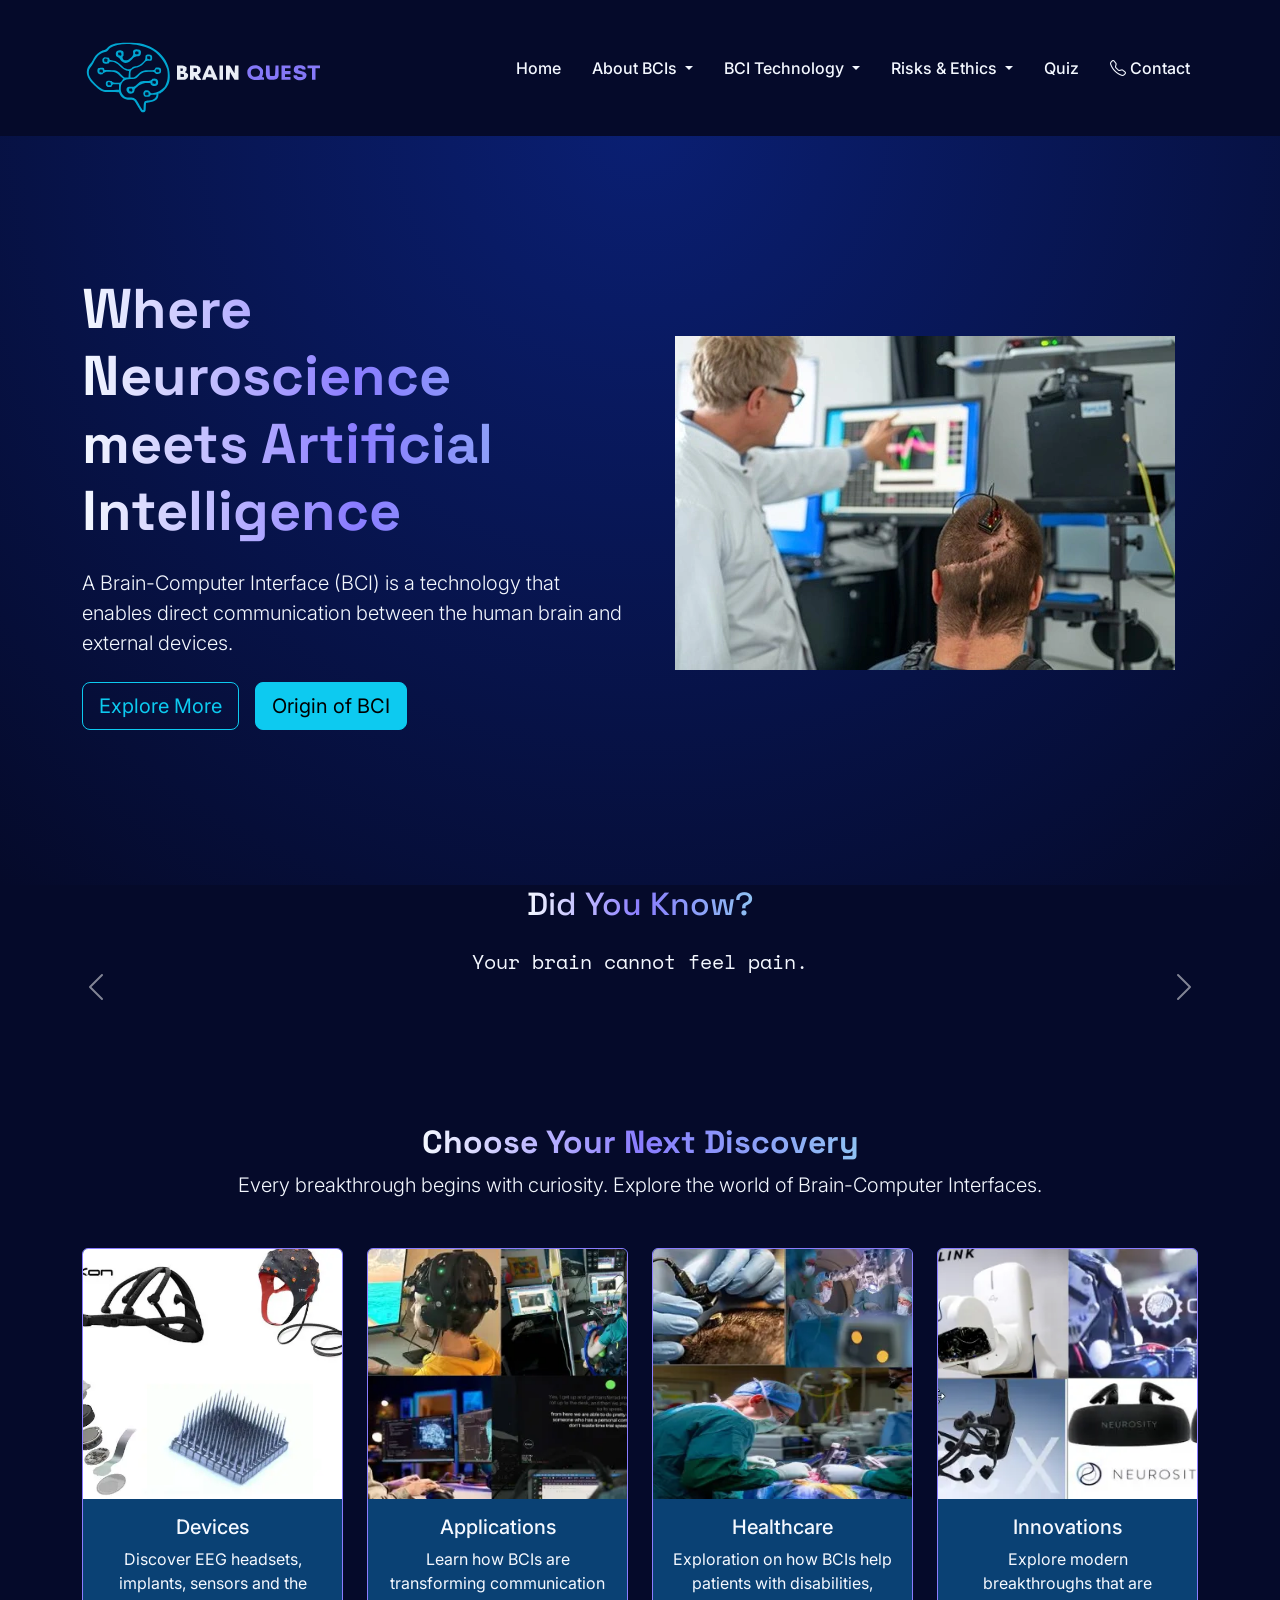
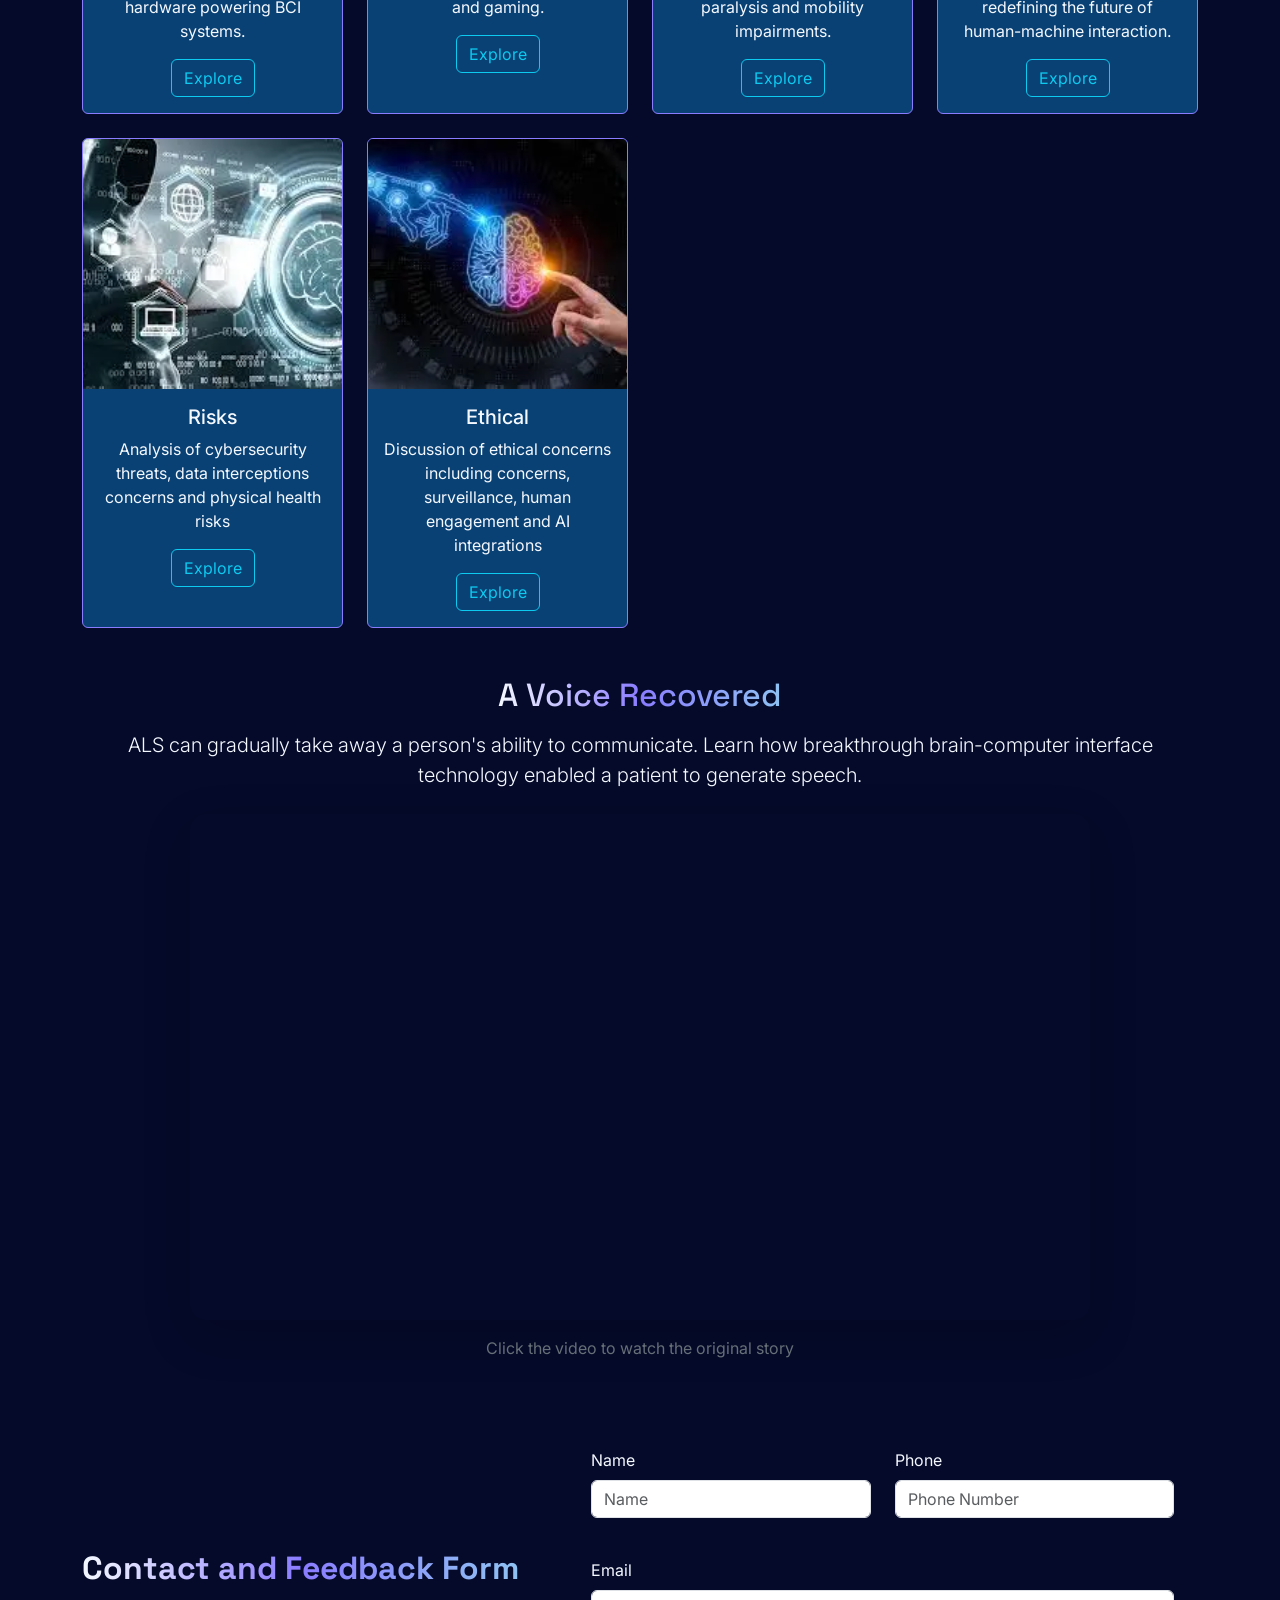
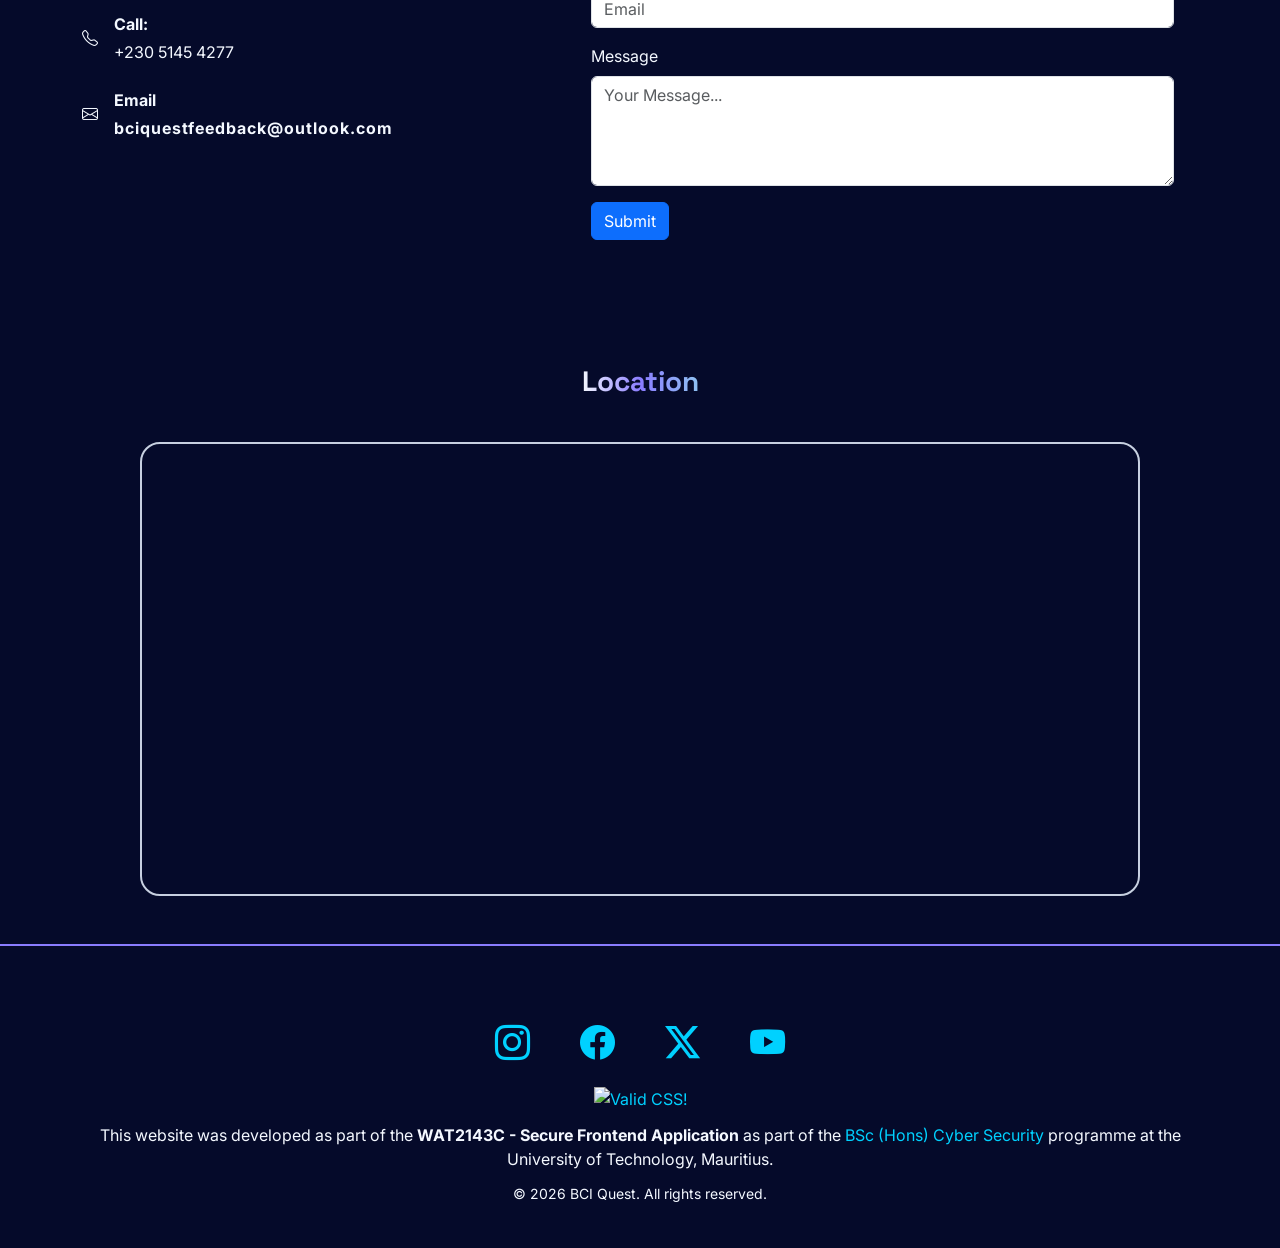
==== index.html @ 5c53a534 "Add validator img" ====
<!doctype html>
<html lang="en">
  <head>
    <meta charset="UTF-8" />
    <meta name="viewport" content="width=device-width, initial-scale=1.0" />
    <meta
      name="description"
      content="BCI Quest explores Brain-Computer Interfaces, innovations, applications, ethics and cybersecurity challenges."
    />

    <meta
      name="keywords"
      content="BCI, Brain Computer Interface, EEG, neuroscience, neural technology"
    />
    <meta name="author" content="Yeev" />

    <title>BCI Quest</title>

    <!-- Bootstrap CSS -->
    <link
      href="https://cdn.jsdelivr.net/npm/bootstrap@5.3.3/dist/css/bootstrap.min.css"
      rel="stylesheet"
    />

    <!-- Css Style -->
    <link rel="stylesheet" href="css/style.css" />

    <!-- Favicon -->
    <link rel="icon" href="/assets/image/favicon.ico" />

    <!-- Font -->
    <link rel="preconnect" href="https://fonts.googleapis.com" />
    <link rel="preconnect" href="https://fonts.gstatic.com" crossorigin />
    <link
      href="https://fonts.googleapis.com/css2?family=Inter:wght@400;500;700&display=swap"
      rel="stylesheet"
    />

    <link rel="preconnect" href="https://fonts.googleapis.com" />
    <link rel="preconnect" href="https://fonts.gstatic.com" crossorigin />
    <link
      href="https://fonts.googleapis.com/css2?family=Inter:ital,opsz,wght@0,14..32,100..900;1,14..32,100..900&family=Space+Mono:ital,wght@0,400;0,700;1,400;1,700&display=swap"
      rel="stylesheet"
    />

    <link
      href="https://fonts.googleapis.com/css2?family=Inter:wght@400;500;700&family=Space+Grotesk:wght@400;500;600;700&display=swap"
      rel="stylesheet"
    />
    <!-- Bootstrap Icons -->
    <link
      rel="stylesheet"
      href="https://cdn.jsdelivr.net/npm/bootstrap-icons@1.11.3/font/bootstrap-icons.min.css"
    />
  </head>
  <body id="top" class="index">
    <!-- HEADER & NAVIGATION-->
    <header>
      <!-- Hero Section -->

      <!-- Nav Bar -->
      <nav
        class="navbar navbar-expand-lg navbar-dark"
        aria-label="Main Navigation"
      >
        <div class="container">
          <!-- Logo -->
          <a class="navbar-brand" href="index.html">
            <img
              src="assets/image/logo.svg"
              alt="BCI Quest Logo"
              width="250"
              height="110"
            />
          </a>

          <!-- Mobile Menu Button -->
          <button
            class="navbar-toggler"
            type="button"
            data-bs-toggle="collapse"
            data-bs-target="#mainNavbar"
            aria-controls="mainNavbar"
            aria-expanded="false"
            aria-label="Toggle navigation"
          >
            <span class="navbar-toggler-icon"></span>
          </button>

          <!-- Navigation Links -->
          <div class="collapse navbar-collapse" id="mainNavbar">
            <ul class="navbar-nav ms-auto">
              <!-- HOME -->
              <li class="nav-item">
                <a class="nav-link" href="index.html">Home</a>
              </li>

              <!-- ABOUT BCIs DROPDOWN -->
              <li class="nav-item dropdown">
                <a
                  class="nav-link dropdown-toggle"
                  href="#"
                  role="button"
                  data-bs-toggle="dropdown"
                  aria-expanded="false"
                  aria-label="About BCIs submenu"
                >
                  About BCIs
                </a>
                <ul class="dropdown-menu">
                  <li>
                    <a class="dropdown-item" href="intro.html">Introduction</a>
                  </li>
                  <li>
                    <a class="dropdown-item" href="history.html">History</a>
                  </li>
                </ul>
              </li>

              <!-- BCI TECHNOLOGY DROPDOWN -->
              <li class="nav-item dropdown">
                <a
                  class="nav-link dropdown-toggle"
                  href="#"
                  role="button"
                  data-bs-toggle="dropdown"
                >
                  BCI Technology
                </a>
                <ul class="dropdown-menu">
                  <li>
                    <a class="dropdown-item" href="application.html"
                      >Applications</a
                    >
                  </li>
                  <li>
                    <a class="dropdown-item" href="healthcare.html"
                      >Healthcare</a
                    >
                  </li>
                  <li>
                    <a class="dropdown-item" href="devices.html">Devices</a>
                  </li>
                  <li>
                    <a class="dropdown-item" href="innovations.html"
                      >Innovations</a
                    >
                  </li>
                </ul>
              </li>

              <!-- RISKS & ETHICS DROPDOWN -->
              <li class="nav-item dropdown">
                <a
                  class="nav-link dropdown-toggle"
                  href="#"
                  role="button"
                  data-bs-toggle="dropdown"
                >
                  Risks & Ethics
                </a>
                <ul class="dropdown-menu">
                  <li><a class="dropdown-item" href="risks.html">Risks</a></li>
                  <li>
                    <a class="dropdown-item" href="ethics.html">Ethics</a>
                  </li>
                </ul>
              </li>

              <!-- QUIZ -->
              <li class="nav-item">
                <a class="nav-link" href="quiz.html">Quiz</a>
              </li>

              <!-- CONTACT -->
              <li class="nav-item">
                <a class="nav-link" href="#feedback">
                  <i class="bi bi-telephone"></i> Contact
                </a>
              </li>
            </ul>
          </div>
        </div>
      </nav>
    </header>

    <!--MAIN CONTENT -->
    <main>
      <!-- Hero Section -->

      <section id="hero" class="hero-section">
        <div class="container py-5">
          <div class="row align-items-center">
            <!-- TEXT SIDE -->
            <div class="col-md-6">
              <h1 class="display-4 fw-bold titles">
                Where Neuroscience meets Artificial Intelligence
              </h1>

              <p class="lead mt-3">
                A Brain-Computer Interface (BCI) is a technology that enables
                direct communication between the human brain and external
                devices.
              </p>

              <!-- CTA BUTTONS -->
              <div class="mt-4 d-flex gap-3">
                <a href="intro.html" class="btn btn-outline-info btn-lg">
                  Explore More
                </a>

                <a href="history.html" class="btn btn-info btn-lg">
                  Origin of BCI
                </a>
              </div>
            </div>

            <!-- IMAGE SIDE -->

            <div class="col-md-6 text-center mt-4 mt-md-0">
              <a
                href="https://neuronewsinternational.com/researchers-complete-europes-first-bci-implantation-in-quadriplegia-patient/"
              >
                <img
                  src="assets/image/European-BCI-procedure-thumbnail.webp"
                  alt="Researchers complete Europe’s first BCI implantation in quadriplegia patient"
                />
              </a>
            </div>
          </div>
        </div>
      </section>
      <!--  Fact Section DID YOU KNOW -->
      <div class="text-center mb-5">
        <h2 class="mb-4 titles">Did You Know?</h2>

        <div id="bciFacts" class="carousel slide" data-bs-ride="carousel">
          <div class="carousel-inner">
            <div class="carousel-item active">
              <p class="lead px-5">Your brain cannot feel pain.</p>
            </div>

            <div class="carousel-item">
              <p class="lead px-5">
                Each time you remember something, the memory can be modified.
              </p>
            </div>

            <div class="carousel-item">
              <p class="lead px-5">
                Your brain can generate enough electricity to power a small
                light bulb
              </p>
            </div>

            <div class="carousel-item">
              <p class="lead px-5">Our brains are getting smaller.</p>
            </div>
          </div>

          <button
            class="carousel-control-prev"
            type="button"
            data-bs-target="#bciFacts"
            data-bs-slide="prev"
          >
            <span class="carousel-control-prev-icon"></span>
          </button>

          <button
            class="carousel-control-next"
            type="button"
            data-bs-target="#bciFacts"
            data-bs-slide="next"
          >
            <span class="carousel-control-next-icon"></span>
          </button>
        </div>
      </div>

      <!-- Featured Cards -->
      <section id="featured-cards">
        <div class="container py-5">
          <div class="text-center mb-5">
            <h2 class="fw-bold titles">Choose Your Next Discovery</h2>
            <p class="lead">
              Every breakthrough begins with curiosity. Explore the world of
              Brain-Computer Interfaces.
            </p>
          </div>
          <div class="row g-4">
            <!-- Card 1 -->
            <div class="col-md-6 col-lg-3">
              <div class="card quest-card h-100">
                <img
                  src="assets/image/card1.webp"
                  alt="Brain computer interface devices"
                  class="card-img-top card-image"
                />

                <div class="card-body">
                  <h3 class="h5">Devices</h3>

                  <p>
                    Discover EEG headsets, implants, sensors and the hardware
                    powering BCI systems.
                  </p>

                  <a href="devices.html" class="btn btn-outline-info">
                    Explore
                  </a>
                </div>
              </div>
            </div>
            <!-- Card 2 -->
            <div class="col-md-6 col-lg-3">
              <div class="card quest-card h-100">
                <img
                  src="assets/image/application.webp"
                  alt="Brain computer interface applications"
                  class="card-img-top card-image"
                />

                <div class="card-body">
                  <h3 class="h5">Applications</h3>

                  <p>
                    Learn how BCIs are transforming communication and gaming.
                  </p>

                  <a href="application.html" class="btn btn-outline-info">
                    Explore
                  </a>
                </div>
              </div>
            </div>
            <!-- Card 3 -->
            <div class="col-md-6 col-lg-3">
              <div class="card quest-card h-100">
                <img
                  src="assets/image/healthcare.webp"
                  alt="Brain computer interface healthcare"
                  class="card-img-top card-image"
                />

                <div class="card-body">
                  <h3 class="h5">Healthcare</h3>

                  <p>
                    Exploration on how BCIs help patients with disabilities,
                    paralysis and mobility impairments.
                  </p>

                  <a href="healthcare.html" class="btn btn-outline-info">
                    Explore
                  </a>
                </div>
              </div>
            </div>

            <!-- Card 4 -->
            <div class="col-md-6 col-lg-3">
              <div class="card quest-card h-100">
                <img
                  src="assets/image/innovation.webp"
                  alt="Brain computer interface innovations"
                  class="card-img-top card-image"
                />

                <div class="card-body">
                  <h3 class="h5">Innovations</h3>

                  <p>
                    Explore modern breakthroughs that are redefining the future
                    of human-machine interaction.
                  </p>

                  <a href="innovations.html" class="btn btn-outline-info">
                    Explore
                  </a>
                </div>
              </div>
            </div>
            <!-- Card 5 -->
            <div class="col-md-6 col-lg-3">
              <div class="card quest-card h-100">
                <img
                  src="assets/image/risks.webp"
                  alt="Cybersecurity risks in brain computer interfaces"
                  class="card-img-top card-image"
                />

                <div class="card-body">
                  <h3 class="h5">Risks</h3>

                  <p>
                    Analysis of cybersecurity threats, data interceptions
                    concerns and physical health risks
                  </p>

                  <a href="risks.html" class="btn btn-outline-info">
                    Explore
                  </a>
                </div>
              </div>
            </div>
            <!-- Card 6 -->
            <div class="col-md-6 col-lg-3">
              <div class="card quest-card h-100">
                <img
                  src="assets/image/ethical.webp"
                  alt="Social challenges in brain computer interfaces"
                  class="card-img-top card-image"
                />

                <div class="card-body">
                  <h3 class="h5">Ethical</h3>

                  <p>
                    Discussion of ethical concerns including concerns,
                    surveillance, human engagement and AI integrations
                  </p>

                  <a href="ethics.html" class="btn btn-outline-info">
                    Explore
                  </a>
                </div>
              </div>
            </div>
          </div>
        </div>
      </section>

      <!-- Featured Video -->
      <section id="featured-video" class="full-screen-section text-center">
        <div class="container">
          <h2 class="mb-3 titles">A Voice Recovered</h2>

          <p class="lead mb-4">
            ALS can gradually take away a person's ability to communicate. Learn
            how breakthrough brain-computer interface technology enabled a
            patient to generate speech.
          </p>

          <!-- Video wrapper -->
          <div
            class="ratio ratio-16x9 mx-auto shadow-lg rounded-4 overflow-hidden"
            style="max-width: 900px"
          >
            <a
              href="https://www.youtube.com/watch?v=thPhBDVSxz0&t=1s"
              rel="noopener noreferrer"
              aria-label="Watch original ALS brain computer interface story on YouTube"
            >
              <video class="w-100 h-100" autoplay muted loop playsinline>
                <source src="assets/video/HeroVideo.mp4" type="video/mp4" />
              </video>
            </a>
          </div>

          <p class="mt-3 text-secondary color">
            Click the video to watch the original story
          </p>
        </div>
      </section>

      <!-- Contact/Feedback Section -->
      <section id="feedback" class="contact-section py-5">
        <div class="container">
          <div class="row align-items-center g-5">
            <!-- Contact Info -->
            <div class="col-lg-5">
              <h2 class="fw-bold mb-4 titles">Contact and Feedback Form</h2>

              <!-- Phone -->
              <div class="d-flex align-items-center mb-4">
                <div class="contact-icon me-3">
                  <i class="bi bi-telephone"></i>
                </div>

                <div>
                  <p class="mb-1 fw-bold fs-8">Call:</p>
                  <p class="mb-0">+230 5145 4277</p>
                </div>
              </div>

              <!-- Email -->
              <div class="d-flex align-items-center">
                <div class="contact-icon me-3">
                  <i class="bi bi-envelope"></i>
                </div>

                <div>
                  <p class="mb-1 fw-bold fs-8">Email</p>
                  <p class="mb-0">
                    <a
                      href="mailto:bciquestfeedback@outlook.com"
                      class="email-link"
                    >
                      bciquestfeedback@outlook.com</a
                    >
                  </p>
                </div>
              </div>
            </div>

            <!-- Right Side -->
            <div class="col-lg-7">
              <div class="contact-card p-4">
                <form>
                  <div class="row mb-3">
                    <div class="col-md-6">
                      <label class="form-label">Name</label>
                      <input
                        type="text"
                        class="form-control"
                        placeholder="Name"
                      />
                      <br />
                    </div>

                    <div class="col-md-6">
                      <label class="form-label">Phone</label>
                      <input
                        type="tel"
                        class="form-control"
                        placeholder="Phone Number"
                      />
                    </div>
                  </div>

                  <div class="mb-3">
                    <label class="form-label">Email</label>
                    <input
                      type="email"
                      class="form-control"
                      placeholder="Email"
                    />
                  </div>

                  <div class="mb-3">
                    <label class="form-label">Message</label>
                    <textarea
                      class="form-control"
                      rows="4"
                      placeholder="Your Message..."
                    ></textarea>
                  </div>

                  <button type="submit" class="btn btn-primary">Submit</button>
                </form>
              </div>
            </div>
          </div>
        </div>
      </section>

      <!-- Location Section -->
      <section id="location" class="py-5">
        <h2 class="visually-hidden">Our Location</h2>
        <div class="container">
          <div class="text-center mb-4">
            <p class="lead titles fs-3 fw-bold">Location</p>
          </div>

          <div class="map-container">
            <iframe
              src="https://www.google.com/maps/embed?pb=!1m18!1m12!1m3!1d14979.882927749813!2d57.46172443797691!3d-20.176944089487353!2m3!1f0!2f0!3f0!3m2!1i1024!2i768!4f13.1!3m3!1m2!1s0x217c515b0e4151cd%3A0x2c3fc4e25bb92a4b!2sUniversity%20of%20Technology%2C%20Mauritius!5e0!3m2!1sen!2smu!4v1782287910468!5m2!1sen!2smu"
              style="border: 0"
              allowfullscreen=""
              loading="lazy"
              referrerpolicy="strict-origin-when-cross-origin"
            ></iframe>
          </div>
        </div>
      </section>
    </main>
    <!-- Footer -->
    <footer class="footer">
      <div class="container text-center">
        <!-- Social Icons -->
        <div class="social-icons mb-3">
          <a href="https://www.instagram.com/?hl=en" aria-label="Instagram">
            <i class="bi bi-instagram"></i>
          </a>

          <a href="https://www.facebook.com/" aria-label="Facebook">
            <i class="bi bi-facebook"></i>
          </a>

          <a href="https://x.com/" aria-label="Twitter">
            <i class="bi bi-twitter-x"></i>
          </a>

          <a href="https://www.youtube.com/" aria-label="YouTube">
            <i class="bi bi-youtube"></i>
          </a>
        </div>
        <div>
          <p>
            <a href="https://jigsaw.w3.org/css-validator/check/referer">
              <img
                style="border: 0; width: 100px; height: 50px"
                src="https://jigsaw.w3.org/css-validator/images/vcss-blue"
                alt="Valid CSS!"
              />
            </a>
          </p>
        </div>
        <p>
          This website was developed as part of the
          <strong>WAT2143C - Secure Frontend Application</strong>
          as part of the
          <a
            href="https://www.utm.ac.mu/courses/bsc-hons-cyber-security/"
            rel="noopener noreferrer"
          >
            BSc (Hons) Cyber Security
          </a>
          programme at the University of Technology, Mauritius.
        </p>

        <p class="small mb-1">© 2026 BCI Quest. All rights reserved.</p>
      </div>
    </footer>

    <!-- Bootstrap JS -->
    <script src="https://cdn.jsdelivr.net/npm/bootstrap@5.3.8/dist/js/bootstrap.bundle.min.js"></script>
    <!-- Bootstrap JS -->
    <script src="js/script.js"></script>

    <!-- Back to top Button -->
    <a href="#top" class="back-to-top" aria-label="Back to top">
      <i class="bi bi-arrow-up"></i>
    </a>
  </body>
</html>
---- css/style.css ----
/* Color palette */


:root {
    --deep-royal-blue: #0A1F73;
    --dark-blue: #050A2A;
    --steel-blue: #0A4174;
    --deep-teal: #0A6173;
    --sky-blue: #575a5c;
    --electric-cyan: #00D1FF;
    --metallic-silver: #C7D0E0;
    --soft-violet: #8A7CFF;
    --ice-white: #F4F8FF;
    --silver-gray: #AAB4C8;
    --deep-purple:#5D3FD3;
    --font-body: 'Inter', sans-serif;
    --font-title: 'Space Grotesk', sans-serif;
}


body.index{
    background-color: var(--dark-blue);
    color: var(--ice-white);
    padding-top: 120px;
    font-family: var(--font-body);
}

/*NAVBAR*/
.navbar {
    padding: 8px 0;
    background-color: var(--dark-blue);
    position: fixed;
    top: 0;
    width: 100%;
    z-index: 1000;
    backdrop-filter: blur(10px);
}


.navbar-nav {
    gap: 15px;
}


.nav-link {
    color: #F4F8FF !important;
    font-weight: 500;
    transition: 0.3s;
}


.nav-link:hover {
    color: var(--electric-cyan) !important;
    transform: translateY(-2px);
}


/* Dropdown background */
.dropdown-menu {
    background-color: var(--dark-blue);
    border: 1px solid var(--soft-violet);
}


/* Dropdown items */
.dropdown-item {
    color: var(--ice-white);
    transition: 0.3s;
}


/* Hover effect*/
.dropdown-item:hover {
    background-color: var(--soft-violet);
    color: var(--dark-blue);
    transform: translateX(5px);
}


.hero-section {
    min-height: 85vh;
    display: flex;
    align-items: center;
    background: radial-gradient(circle at top, #0A1F73, #050A2A);
}


/* Titles */
.titles {
    background: linear-gradient(90deg, #F4F8FF, #8A7CFF, #8FC2F2);
    -webkit-background-clip: text;
    -webkit-text-fill-color: transparent;
    background-clip: text;
    display: inline-block;
    font-family: var(--font-title);
}




    /* Cards */
    .quest-card{
    background-color: #0A4174;
    border: 1px solid var(--soft-violet);
    color: var(--ice-white);
    transition: 0.3s ease;
}


.quest-card:hover{
    transform: translateY(-10px);
    box-shadow:
    0 0 20px var(--electric-cyan);
    display:flex;
    flex-direction:column;
}


.quest-card .btn{
    margin-top:auto;
}
.card-image{
    width:100%;
    height:250px;
    object-fit:cover;
}

/* Fatcs */
/* Facts carousel */
.carousel-item {
  min-height: 80px;
}

/* Carousel facts */
#bciFacts .carousel-item p{
    font-family: 'Space Mono', monospace;
    font-weight: 300;  
}


/* Contact */
#feedback {
    scroll-margin-top: 140px;
    background-color: var(--dark-blue);
    color: var(--ice-white);
}


.navbar,
footer, #location {
    background-color: var(--dark-blue);
    color:#F4F8FF;
}


.contact-section{
    color: var(--ice-white);
}


.email-link{
    color: var(--ice-white);
    font-weight: 700;
    letter-spacing: 1px;
    text-decoration: none;
    transition: 0.3s ease;
}


.email-link:hover{
    color: var(--electric-cyan);
    text-decoration: underline;
}




/* Footer */
footer{
    padding: 40px 20px;
    text-align: center;
    border-top: 2px solid var(--soft-violet);
}


footer p{
    margin-bottom: 12px;
}


footer a{
    color: var(--electric-cyan);
    text-decoration: none;
    transition: 0.3s;
}


footer a:hover{
    color: var(--soft-violet);
    text-decoration: underline;
}

/* location */
.map-container{
    max-width: 1000px;
    margin: 0 auto;
    overflow: hidden;
    border-radius: 20px;
    border: 2px solid var(--metallic-silver);
}


.map-container iframe{
    width: 100%;
    height: 450px;
    border: 0;
    display: block;
}
/* Back to the top Button */
html{
    scroll-behavior: smooth;
}


/* Socials */

.social-icons{
    display: flex;
    justify-content: center;
    gap: 50px;
    font-size: 2.2rem;
    margin: 30px 0;
}
.back-to-top{
    position: fixed;
    bottom: 20px;
    right: 20px;
    width: 55px;
    height: 55px;
    display: flex;
    align-items: center;
    justify-content: center;
    border-radius: 50%;
    background: var(--deep-teal);
    color: white;
    text-decoration: none;
    font-size: 1.4rem;
    transition: all 0.3s ease;
    z-index: 1000;
    /* Hidden by default */
    opacity: 0;
    visibility: hidden;
}


.back-to-top.show{
    opacity: 1;
    visibility: visible;
}


.back-to-top:hover{
    background: var(--electric-cyan);
    color: var(--dark-blue);
    transform: translateY(-4px);
}
/* Intro */
/* Light theme */
.light-page{
    background-color: var(--metallic-silver);
    color: var(--dark-blue);
    font-family: var(--font-body);
    padding-top: 140px;
    margin-top: 30px;
    font-size: 18px;
}


/* Titles */
.light-page h1{
    font-family: var(--font-title);
    font-weight: 700;


    background: linear-gradient(
        to right,
        #0A1F73 0%,
        #0A6173 50%,
        #0A4174 100%
    );
    -webkit-background-clip: text;
    background-clip: text;
    -webkit-text-fill-color: transparent;
    display: inline-block;
}


/* sub titles */
.light-page h2{
     font-family: var(--font-title);
    font-weight: 700;
    color: var(--dark-blue);


}


.light-page p{
     font-family: var(--font-body);
    color: var(--dark-blue);
    line-height: 1.8;
    font-weight: 350;
}


.light-page .footer p{
    color: var(--ice-white) !important;
}


/* Bread crumb */
.breadcrumb{


    background: transparent;


    margin-bottom: 30px;
}


.breadcrumb a{


    color: var(--steel-blue);


    text-decoration: none;
}


.breadcrumb-item.active{


    color: var(--deep-teal);


    font-weight: 600;
}


/* Table of Content */
.toc{
    position: sticky;
    top: 180px;
    padding: 20px;
    border-radius: 15px;
}


.toc-title{
    margin-bottom: 20px;
    color: var(--deep-royal-blue);
    font-family: var(--font-title);
    font-size: 1.4rem;
}


/* Remove bullets */

.toc-list{
    list-style: none;
    padding: 0;
    margin: 0;
}


/* Spacing */
.toc-list li{
    margin-bottom: 12px;
}


/* Links */


.toc-list a{
    display: block;
    padding: 10px 15px;
    border-radius: 10px;
    text-decoration: none;
    color: var(--dark-blue);
    font-family: var(--font-body);
    font-weight: 500;
    transition: all 0.3s ease;
}


/* Hover */


.toc-list a:hover{
    background-color: var(--deep-teal);
    color:#C7D0E0;
    transform: translateX(6px);
    text-decoration: none;
}


/* Table */
.table-responsive{
    border-radius: 18px;
    overflow: hidden;
    border: 1px solid #C7D0E0;
    background-color: white;
}


/* Leave 140px space above them when scroll to these sections */
#what-is-bci,
#how-it-works,
#components,
#future,
#types {
    scroll-margin-top: 140px;
}


/* Table of Content */
.toc a.active {
    background-color: #0A6173;
    color: white;
}

/*  */
.signal-link {
    display: inline-block;
    padding: 3px 10px;
    margin: 2px 4px;   /* Adds space around each badge */
    background: #e8f4f8;
    color: var(--deep-teal);
    border: 1px solid var(--deep-teal);
    border-radius: 20px;
    text-decoration: none;
    font-weight: 700;
    transition: all .3s ease;
}

/* Gallery */

.bci-card{

    background: var(--ice-white);
    border:1px solid var(--metallic-silver);
    border-radius:18px;
    overflow:hidden;
    cursor:pointer;
    transition:.3s ease;
    height:100%;
}

.bci-card:hover{
    transform:translateY(-8px); 
    border-color:var(--deep-teal);
}

.image-container{

    height: 200px;
    display:flex;
    align-items:center;
    justify-content:center;
    background:#fff;
    padding:15px;

}

.image-container img{
    max-width:100%;
    max-height:100%;
}

.card-body{
    text-align:center;
}

.card-title{
    color:var(--steel-blue);
    font-weight:700;
}

.card-text{
    color: var(--dark-blue);
}

.modal-header{
    background:var(--deep-teal);
    color:white;
}

.btn-close{
    filter:invert(1);

}


.figure-container{
    max-width:700px;
    margin:0 auto;
}

.figure-image{
    display:block;
    width:100%;
    max-width:100%;
    height:auto;
}

/* When word is highlight to go to another website  */
.word-link{
     color: var(--deep-teal);  
       font-weight: 600;
    text-decoration: none;   
    transition: color 0.3s ease, text-decoration-color 0.3s ease;
}

.word-link:hover,
.word-link:focus{
    color: #5D3FD3;
    text-decoration: underline;
}

/* Flip card */


.flip-card{

    background:none;
    border:none;
    width:100%;
    height:500px;
    perspective:1200px;
    cursor:pointer;
}

.flip-card-inner{

    position:relative;
    width:100%;
    height:100%;
    transition:transform .8s;
    transform-style:preserve-3d;
}

.flip-card.flipped .flip-card-inner{
    transform:rotateY(180deg);
}

.flip-card-front,
.flip-card-back{

    position:absolute;
    inset:0;
    border-radius:25px;
    backface-visibility:hidden;
    padding:2rem;
    display:flex;
    flex-direction:column;
    justify-content:center;
    align-items:center;
    text-align:center;
    box-shadow:0 10px 30px rgba(0,0,0,.15);
}

.flip-card-front{

    background:var(--ice-white);
    color:var(--dark-blue);
    border-top:6px solid var(--deep-purple);
}

.flip-card-front i{
    font-size:4rem;
    color:var(--deep-teal);
}

.flip-card-front:hover{
    transform:translateY(-8px);
}

.flip-card-back{
    background:linear-gradient(
        135deg,
        var(--deep-teal),
        var(--steel-blue)
    );

    color:white;
    transform:rotateY(180deg);
}

.learn-more{

    margin-top:1.5rem;
    font-size:.95rem;
    color:var(--deep-purple);
    font-weight:600;
}

.flip-card:focus-visible{
    outline:4px solid var(--deep-purple);
    border-radius:25px;
}
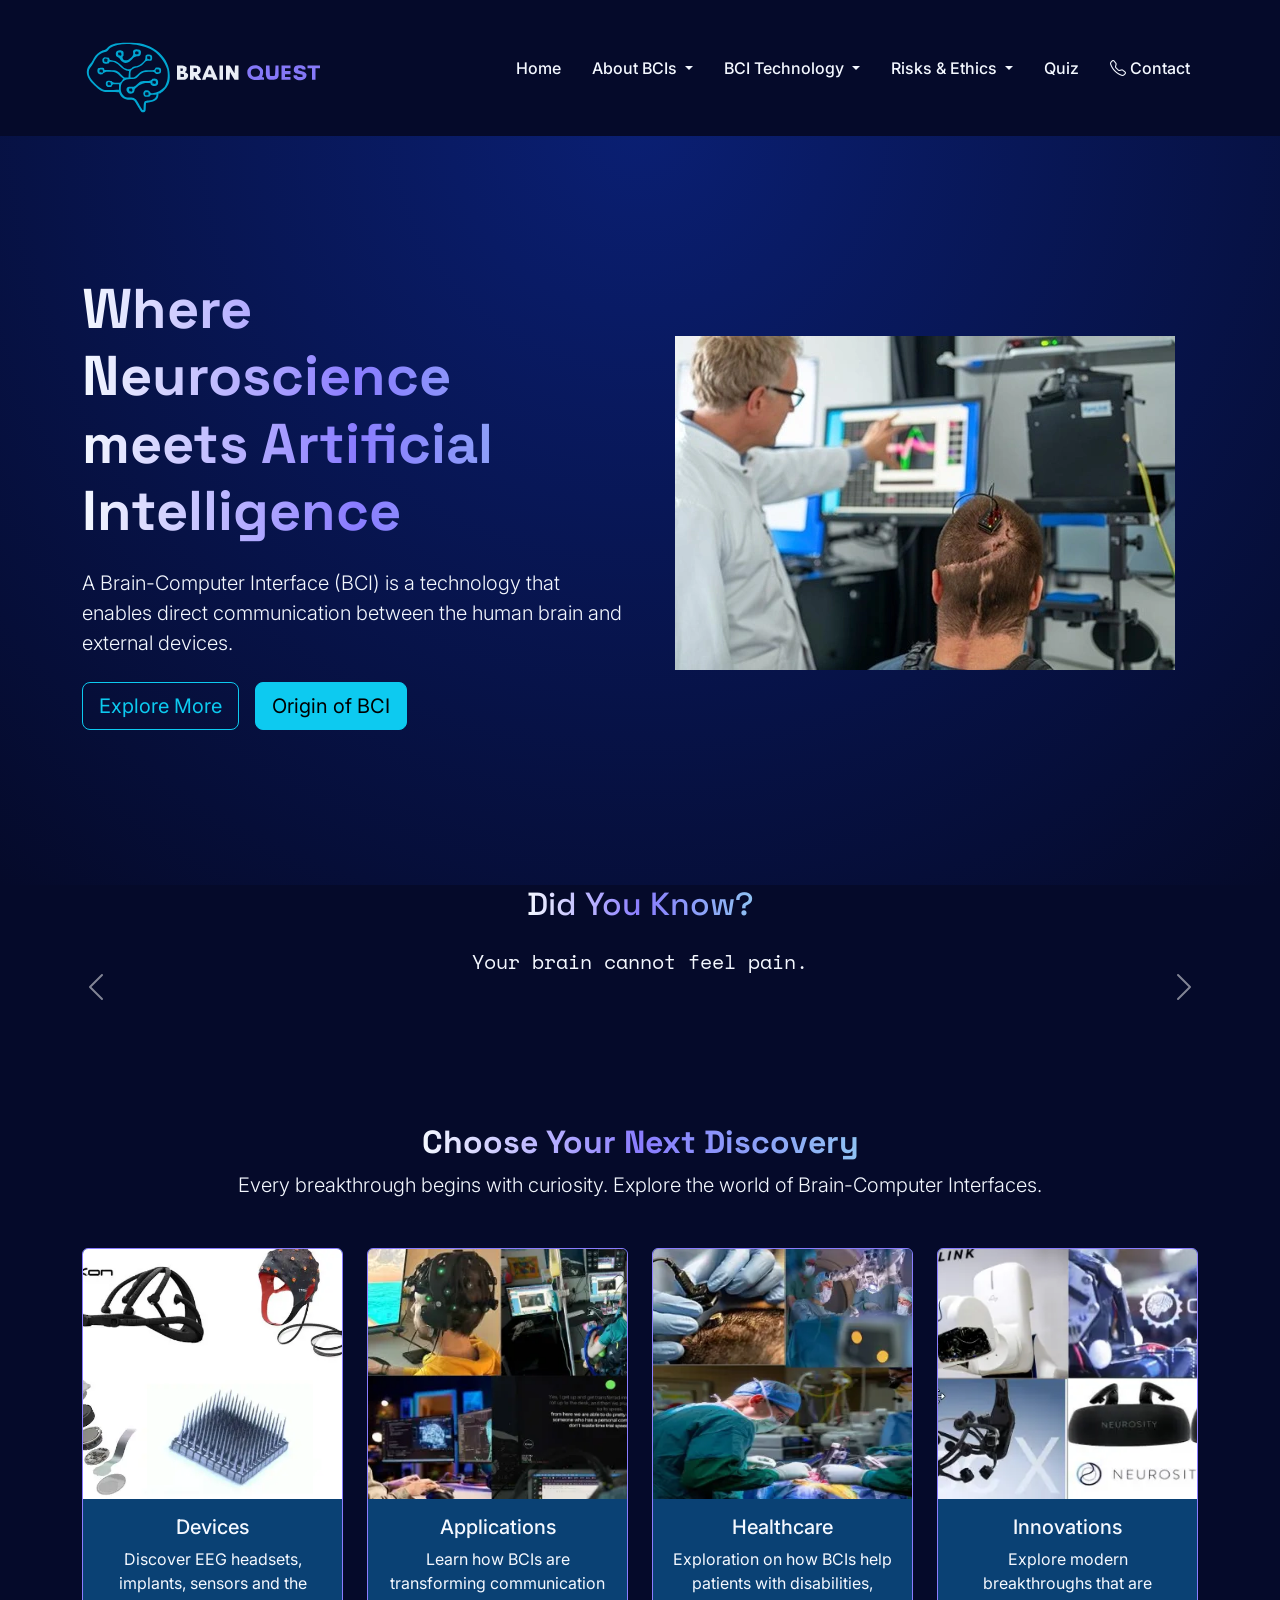
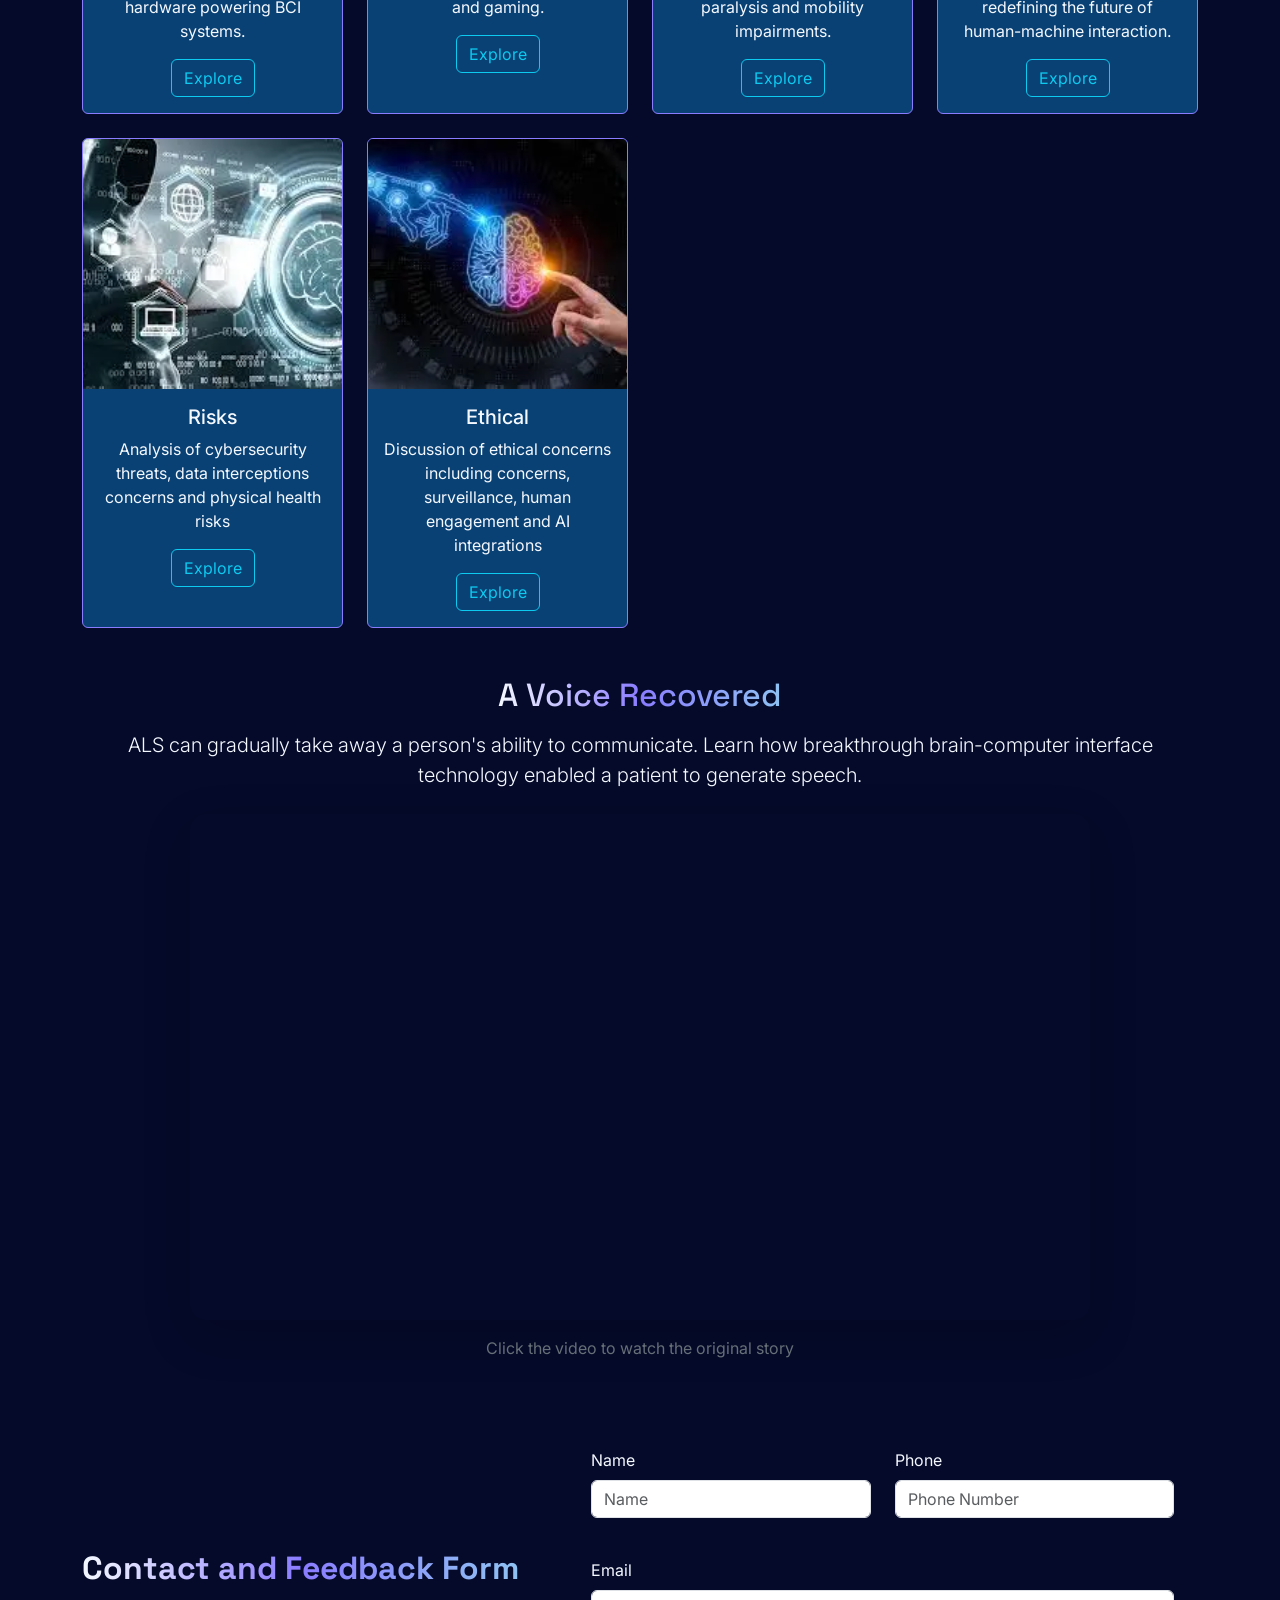
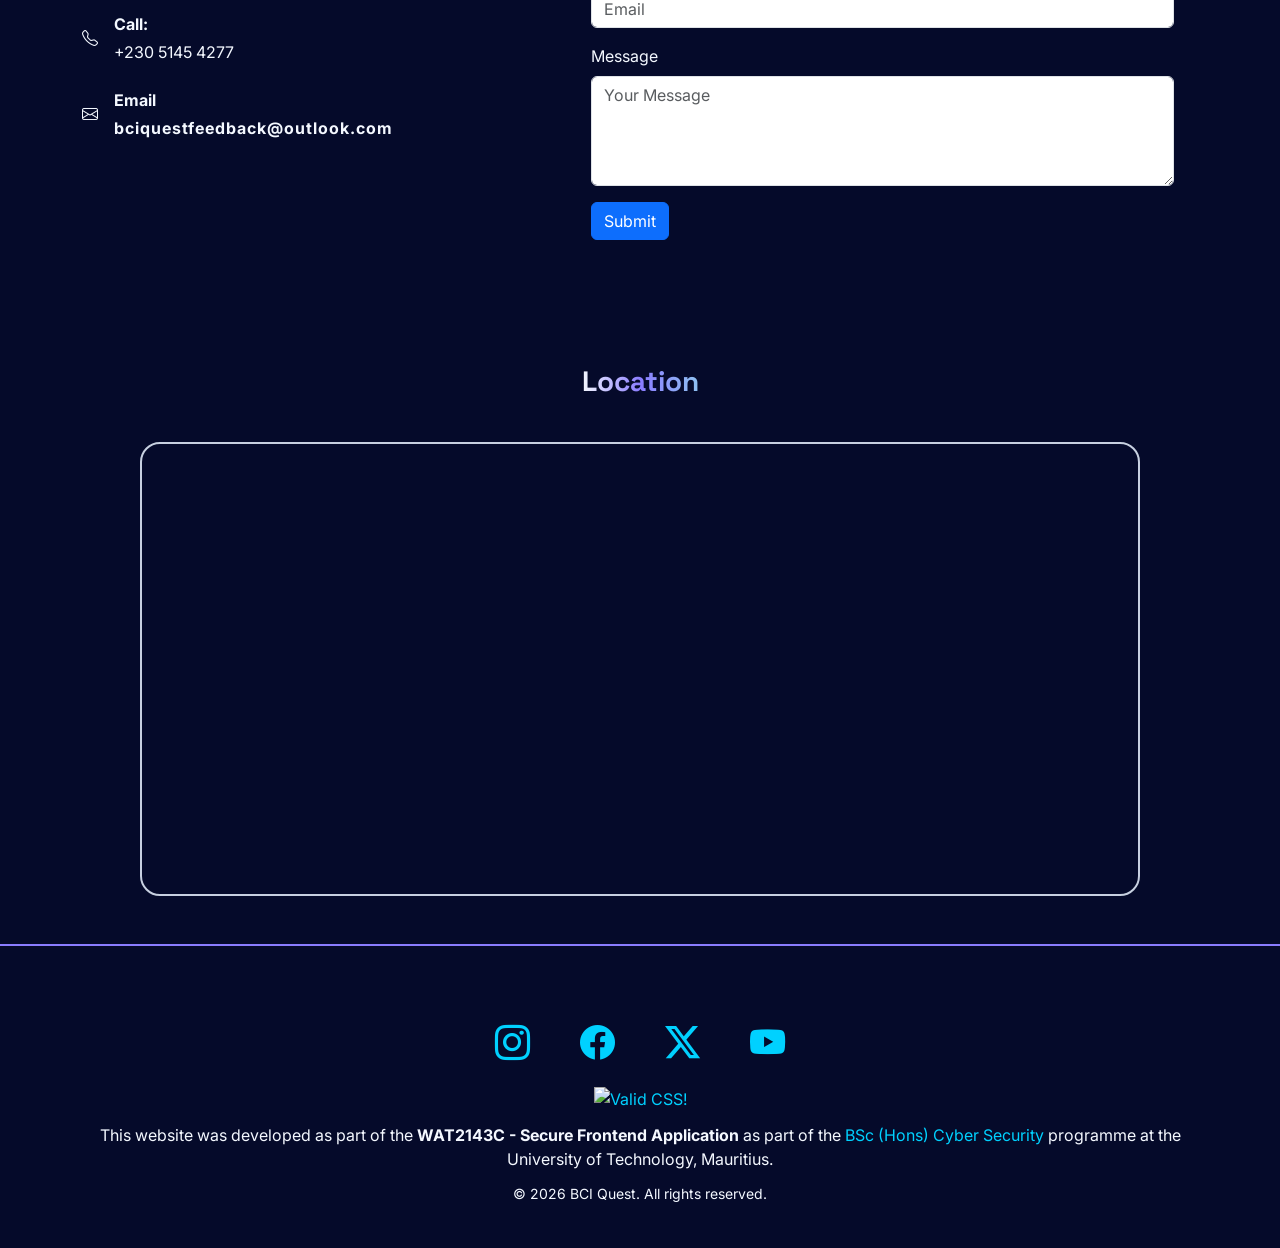
==== commit cc4684d0: "Complete History page with timeline, audio section, and references" ====
--- a/index.html
+++ b/index.html
@@ -53,6 +53,7 @@
       href="https://cdn.jsdelivr.net/npm/bootstrap-icons@1.11.3/font/bootstrap-icons.min.css"
     />
   </head>
+  <!-- Index -->
   <body id="top" class="index">
     <!-- HEADER & NAVIGATION-->
     <header>
@@ -507,15 +508,20 @@
             <!-- Right Side -->
             <div class="col-lg-7">
               <div class="contact-card p-4">
-                <form>
+                <form id="contactForm" novalidate>
                   <div class="row mb-3">
                     <div class="col-md-6">
                       <label class="form-label">Name</label>
                       <input
                         type="text"
+                        id="name"
                         class="form-control"
                         placeholder="Name"
+                        required
+                        minlength="2"
+                        maxlength="50"
                       />
+                      <small id="nameError" style="color: deeppink"></small>
                       <br />
                     </div>
 
@@ -523,9 +529,12 @@
                       <label class="form-label">Phone</label>
                       <input
                         type="tel"
+                        id="phone"
                         class="form-control"
                         placeholder="Phone Number"
+                        required
                       />
+                      <small id="phoneError" style="color: deeppink"></small>
                     </div>
                   </div>
 
@@ -533,18 +542,25 @@
                     <label class="form-label">Email</label>
                     <input
                       type="email"
+                      id="email"
                       class="form-control"
                       placeholder="Email"
+                      required
                     />
+                    <small id="emailError" style="color: deeppink"></small>
                   </div>
 
                   <div class="mb-3">
                     <label class="form-label">Message</label>
                     <textarea
                       class="form-control"
+                      id="message"
                       rows="4"
-                      placeholder="Your Message..."
+                      placeholder="Your Message"
+                      required
+                      maxlength="500"
                     ></textarea>
+                    <small id="messageError" style="color: deeppink"></small>
                   </div>
 
                   <button type="submit" class="btn btn-primary">Submit</button>
--- a/css/style.css
+++ b/css/style.css
@@ -2,16 +2,16 @@
 
 
 :root {
+    /* Dark */
     --deep-royal-blue: #0A1F73;
     --dark-blue: #050A2A;
     --steel-blue: #0A4174;
-    --deep-teal: #0A6173;
-    --sky-blue: #575a5c;
     --electric-cyan: #00D1FF;
-    --metallic-silver: #C7D0E0;
     --soft-violet: #8A7CFF;
     --ice-white: #F4F8FF;
-    --silver-gray: #AAB4C8;
+    /* light */
+    --metallic-silver: #C7D0E0;
+    --deep-teal: #0A6173;
     --deep-purple:#5D3FD3;
     --font-body: 'Inter', sans-serif;
     --font-title: 'Space Grotesk', sans-serif;
@@ -216,7 +216,8 @@
     border: 0;
     display: block;
 }
-/* Back to the top Button */
+
+/* Smooth Scrolling */
 html{
     scroll-behavior: smooth;
 }
@@ -231,6 +232,8 @@
     font-size: 2.2rem;
     margin: 30px 0;
 }
+
+/* Back to the top Button */
 .back-to-top{
     position: fixed;
     bottom: 20px;
@@ -611,3 +614,158 @@
     outline:4px solid var(--deep-purple);
     border-radius:25px;
 }
+
+/* References */
+.references {
+    background: rgba(255,255,255,0.8);
+    border-left: 5px solid #0A6173;
+    border-radius: 12px;
+    padding: 30px;
+}
+
+
+.references-title {
+
+    font-size: 1.8rem;
+    font-weight: 700;
+    color: #050A2A;
+    margin-bottom: 25px;
+}
+
+
+.ieee-reference {
+    padding-left: 25px;
+}
+
+
+.ieee-reference li {
+
+    margin-bottom: 18px;
+    line-height: 1.7;
+    color: #333;
+    text-align: justify;
+
+}
+
+
+.ieee-reference a {
+    color: #0A6173;
+    text-decoration: none;
+
+}
+
+
+.ieee-reference a:hover {
+    text-decoration: underline;
+}
+
+/* Quiz */
+.quiz-card{
+
+    background: var(--metallic-silver);
+    
+    border-radius:15px;
+}
+
+.quiz-card h2{
+
+    color:#0A4174;
+    font-weight:700;
+
+}
+
+.progress{
+
+    height:25px;
+    border-radius:50px;
+
+}
+
+.progress-bar{
+
+    background:#0A6173;
+    font-weight:bold;
+
+}
+
+.answer-btn{
+
+    width:100%;
+    text-align:left;
+    margin-bottom:15px;
+    padding:15px;
+    border-radius:10px;
+    background:white;
+    transition:.3s;
+
+}
+
+.answer-btn:hover{
+
+    background:#0A6173;
+    color:white;
+
+}
+
+.correct{
+
+    background:#198754 !important;
+    color:white;
+
+}
+
+.wrong{
+    background:red !important;
+    color:white;
+}
+
+/* Timeline */
+.timeline-section{
+    margin-top:3rem;
+}
+
+.timeline{
+
+    position:relative;
+    margin:3rem auto;
+    padding-left:35px;
+    border-left:4px solid var(--deep-teal);
+
+}
+
+.timeline-item{
+    position:relative;
+    margin-bottom:3rem;
+}
+
+.timeline-dot{
+
+    position:absolute;
+    left:-47px;
+    top:18px;
+    width:18px;
+    height:18px;
+    background:var(--deep-purple);
+    border:4px solid var(--ice-white);
+    border-radius:50%;
+}
+
+.timeline-card{
+
+    background: var(--ice-white);
+    padding:1.5rem;
+    border-radius:12px;
+    transition:all .3s ease;
+
+}
+
+.timeline-card:hover{
+    transform:translateY(-5px);
+}
+
+.timeline-card p{
+    margin-bottom:0;
+    line-height:1.8;
+}
+
+
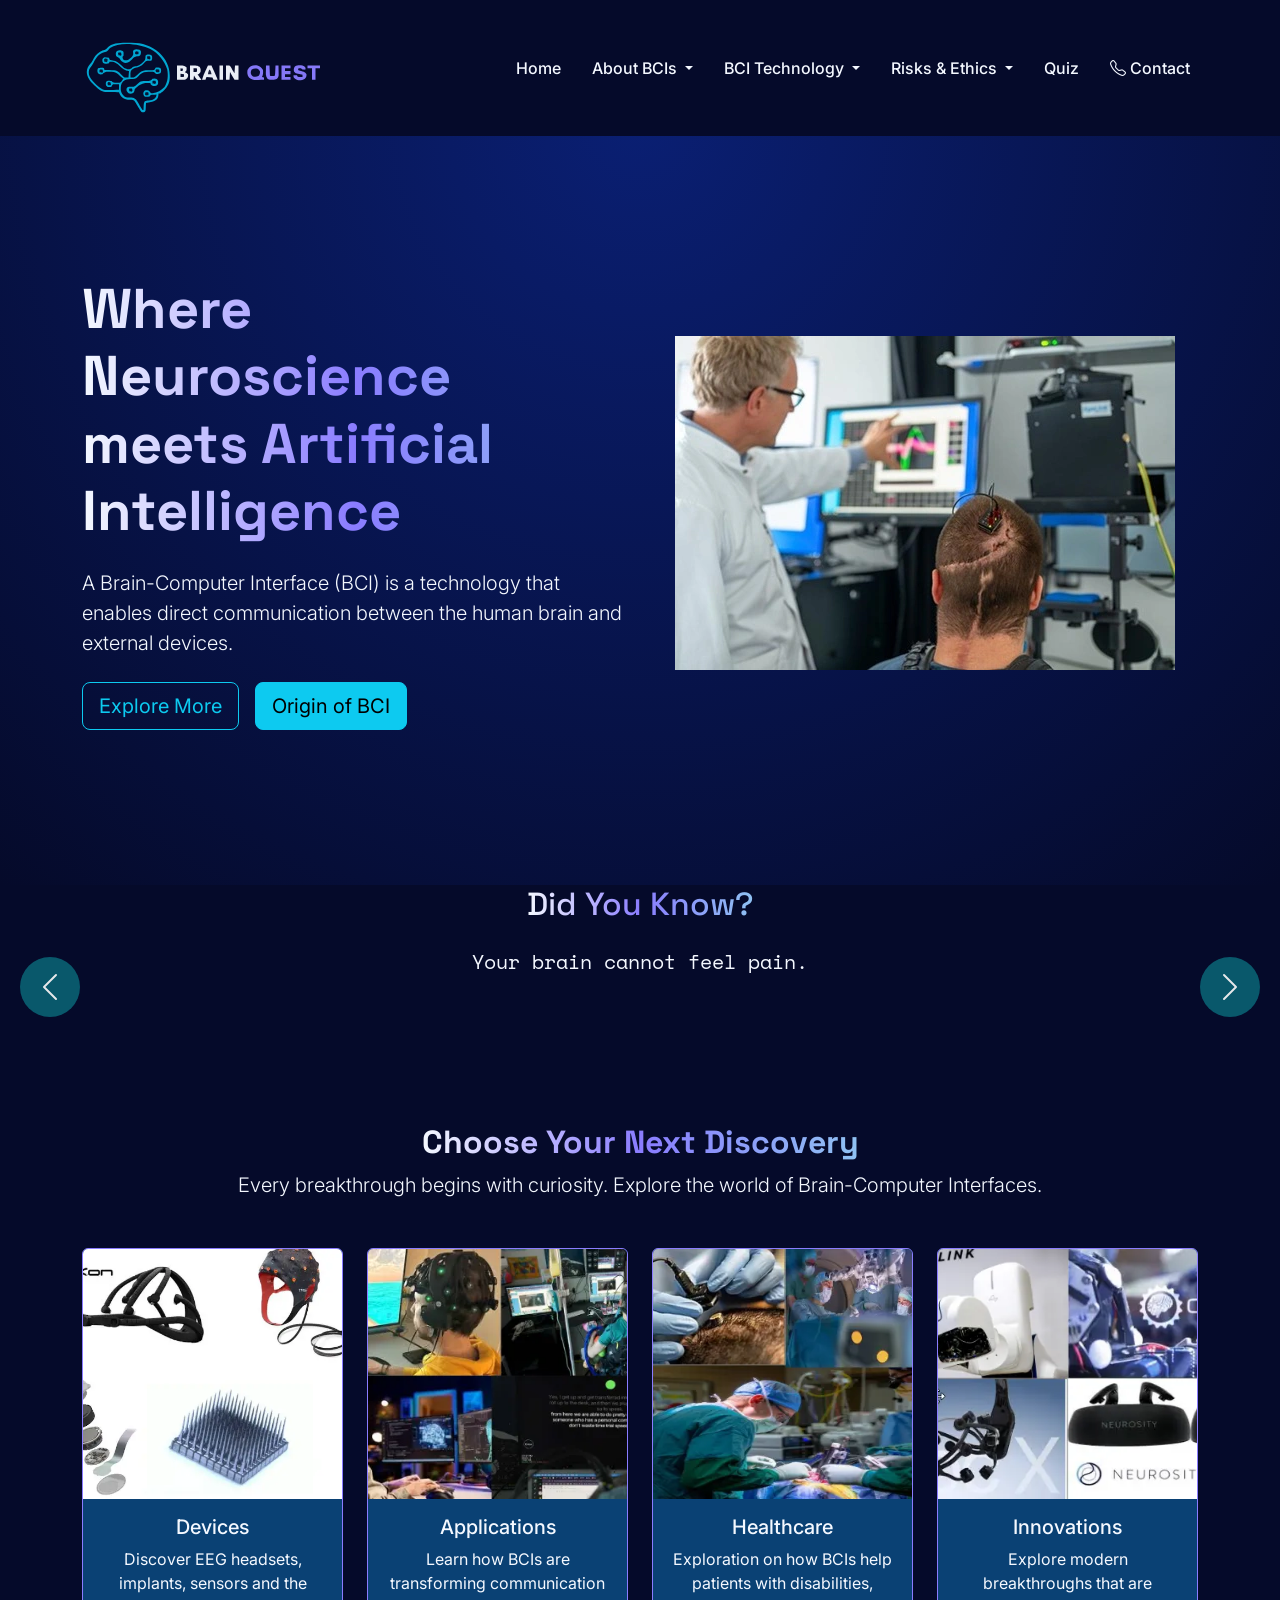
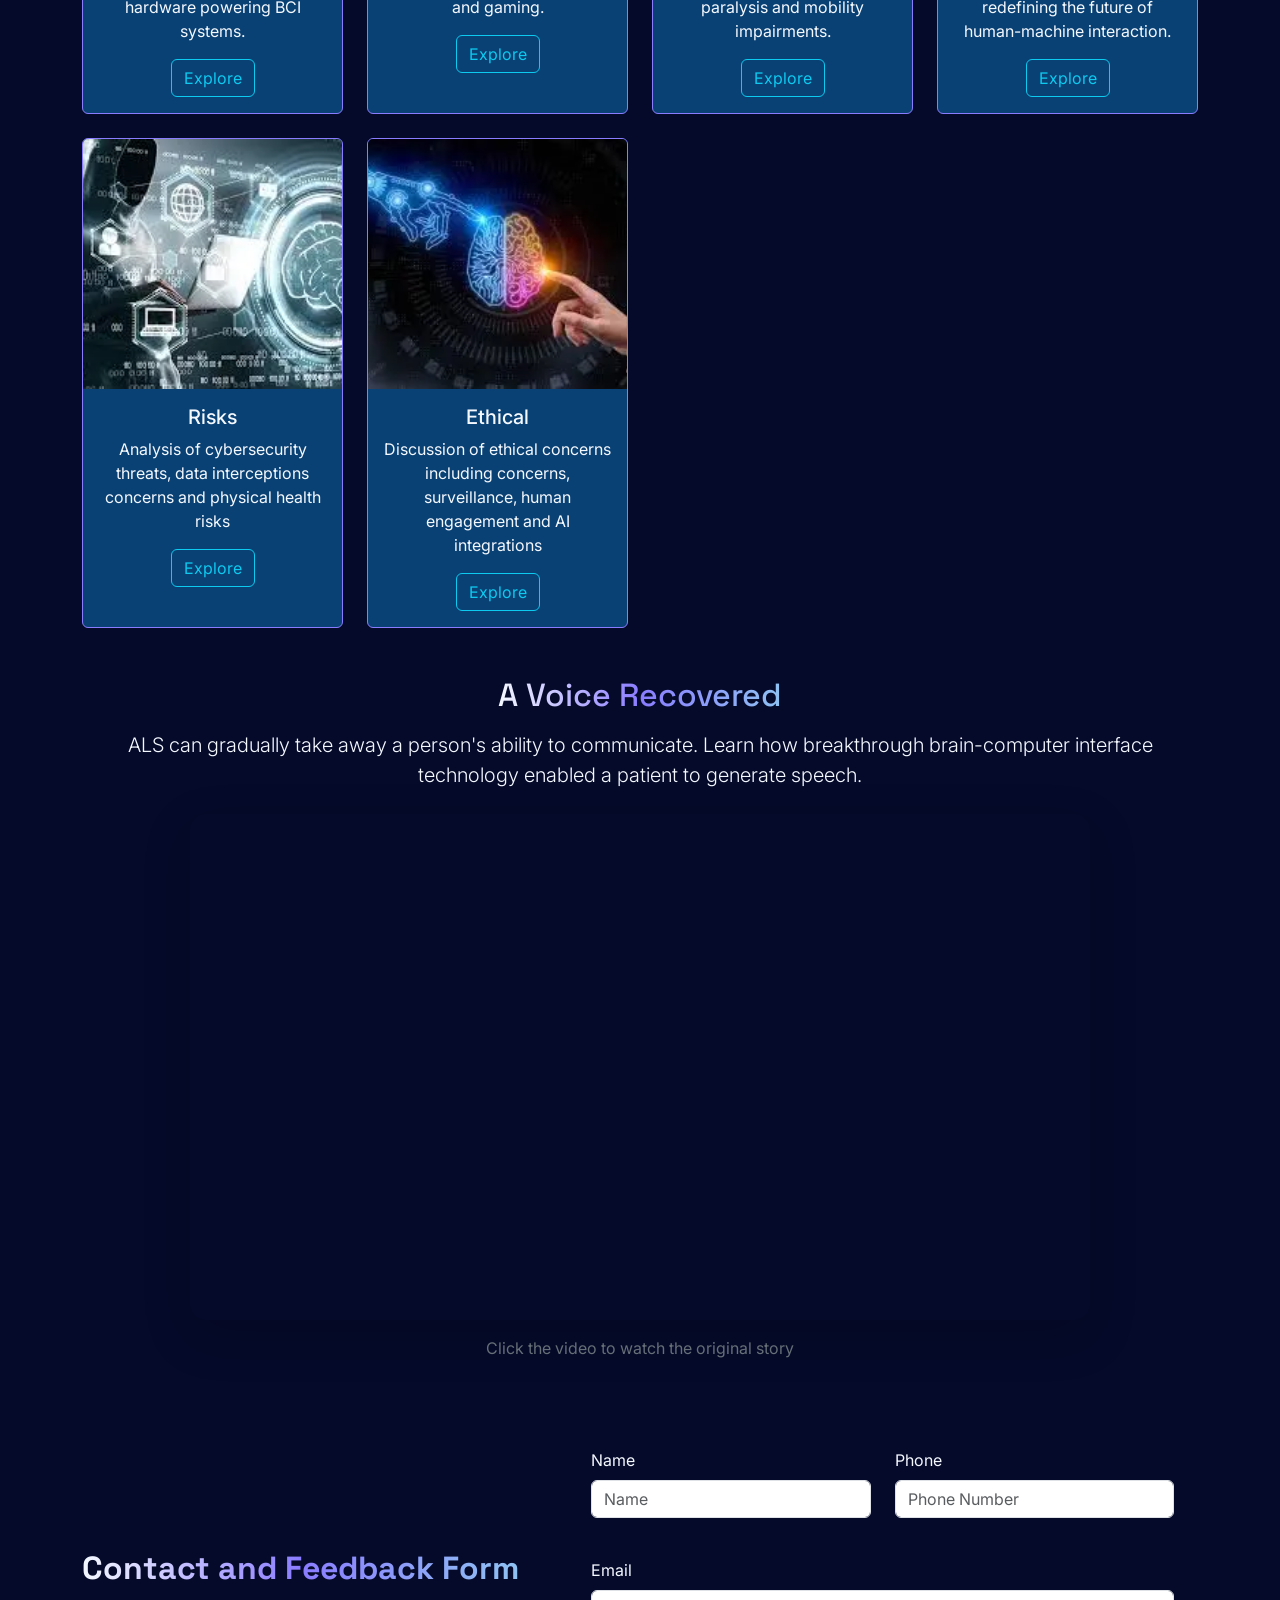
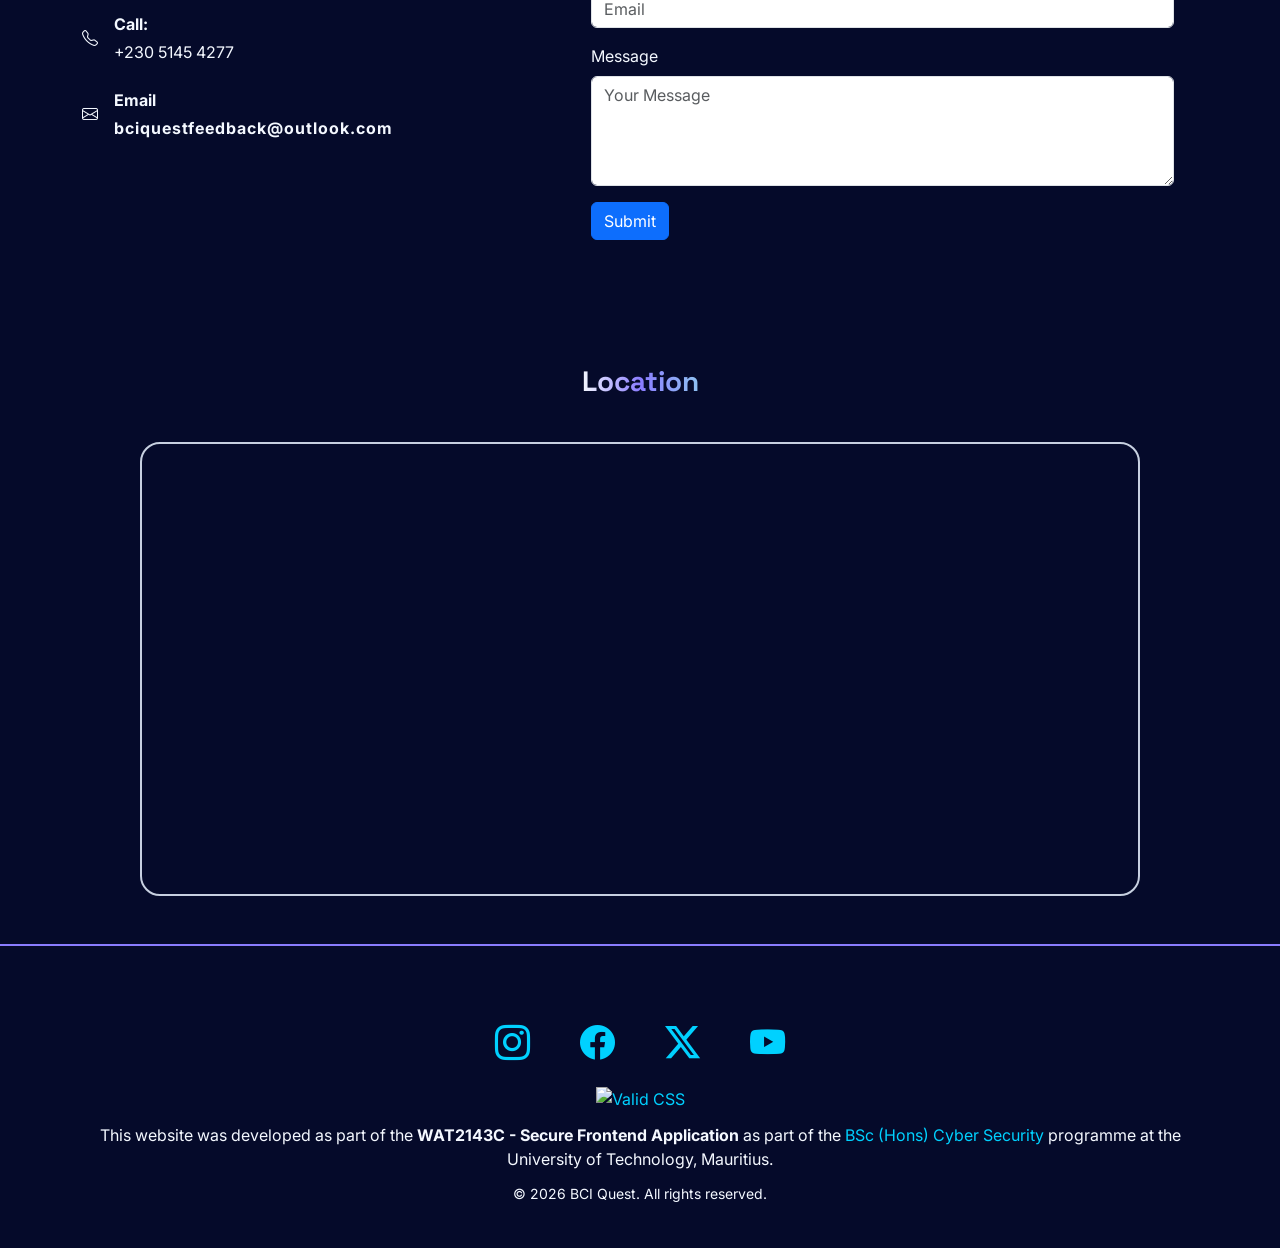
==== commit c93dfd13: "Added Validator css img" ====
--- a/index.html
+++ b/index.html
@@ -612,13 +612,14 @@
             <i class="bi bi-youtube"></i>
           </a>
         </div>
+        <!-- Valid Css -->
         <div>
           <p>
             <a href="https://jigsaw.w3.org/css-validator/check/referer">
               <img
                 style="border: 0; width: 100px; height: 50px"
                 src="https://jigsaw.w3.org/css-validator/images/vcss-blue"
-                alt="Valid CSS!"
+                alt="Valid CSS"
               />
             </a>
           </p>
--- a/css/style.css
+++ b/css/style.css
@@ -719,6 +719,7 @@
     color:white;
 }
 
+/* History */
 /* Timeline */
 .timeline-section{
     margin-top:3rem;
@@ -768,4 +769,226 @@
     line-height:1.8;
 }
 
-
+/* Application html */
+/* Application Carousel */
+
+
+#application-carousel h1 {
+    color: var(--deep-teal);
+    font-family: "Space Grotesk", sans-serif;
+    font-weight: 700;
+}
+
+
+#application-carousel .lead {
+    color: var(--dark-blue);
+}
+
+
+/* Carousel box */
+
+#applicationCarousel {
+
+    max-width: 1100px;
+    margin: auto;
+
+    border-radius: 25px;
+
+    overflow: hidden;
+
+
+}
+
+
+/* Images */
+
+.carousel-item img {
+
+    height: 550px;
+
+    object-fit: cover;
+
+    filter: brightness(60%);
+
+}
+
+
+
+/* Caption */
+
+.carousel-caption {
+
+    bottom: 20%;
+
+  
+
+    padding: 30px;
+
+    border-radius: 20px;
+
+    backdrop-filter: blur(8px);
+
+}
+
+
+.carousel-caption h3 {
+
+    color: var(--ice-white);
+
+    font-size: 2.2rem;
+
+    font-weight: 700;
+
+}
+
+
+.carousel-caption p {
+
+    color: var(--ice-white);
+
+    font-size: 1.1rem;
+
+}
+
+
+
+/* Button */
+
+.carousel-caption .btn {
+
+
+    background: #5D3FD3;
+
+    border: none;
+
+    padding: 12px 30px;
+
+    border-radius: 30px;
+
+    transition: 0.3s;
+
+}
+
+
+
+.carousel-caption .btn:hover {
+
+    background: #0A6173;
+
+    transform: translateY(-3px);
+
+}
+
+
+
+/* Arrows */
+
+
+.carousel-control-prev,
+.carousel-control-next {
+
+
+    width: 60px;
+
+    height: 60px;
+
+    top: 50%;
+
+    transform: translateY(-50%);
+
+
+    background: #0A6173;
+
+    border-radius: 50%;
+
+    opacity: 0.9;
+
+
+}
+
+
+.carousel-control-prev {
+
+    left: 20px;
+
+}
+
+
+.carousel-control-next {
+
+    right: 20px;
+
+}
+
+
+
+.carousel-control-prev:hover,
+.carousel-control-next:hover {
+
+    background:#5D3FD3;
+
+}
+
+
+
+/* Indicators */
+
+
+.carousel-indicators button {
+
+
+    width: 12px;
+
+    height: 12px;
+
+    border-radius:50%;
+
+    background-color: var(--ice-white);
+
+
+}
+
+
+.carousel-indicators .active {
+
+
+    background-color:var(--deep-purple);
+
+}
+
+/* Fatcs Did you know */
+.fact-card {
+    border-radius: 10px;
+    padding: 0;
+    background: var(--ice-white);
+    overflow: hidden;
+}
+
+.fact-title {
+    cursor: pointer;
+    padding: 16px 20px;
+    font-size: 1.1rem;
+    font-weight: 600;
+    background: var(--deep-purple);
+    color: white;
+}
+
+.fact-title::-webkit-details-marker {
+    display: none;
+}
+
+.fact-title::after {
+    content: "+";
+    float: right;
+    font-size: 1.2rem;
+}
+
+details[open] .fact-title::after {
+    content: "-";
+}
+
+.fact-content {
+    padding: 15px;
+}
+
+/* Innovations */
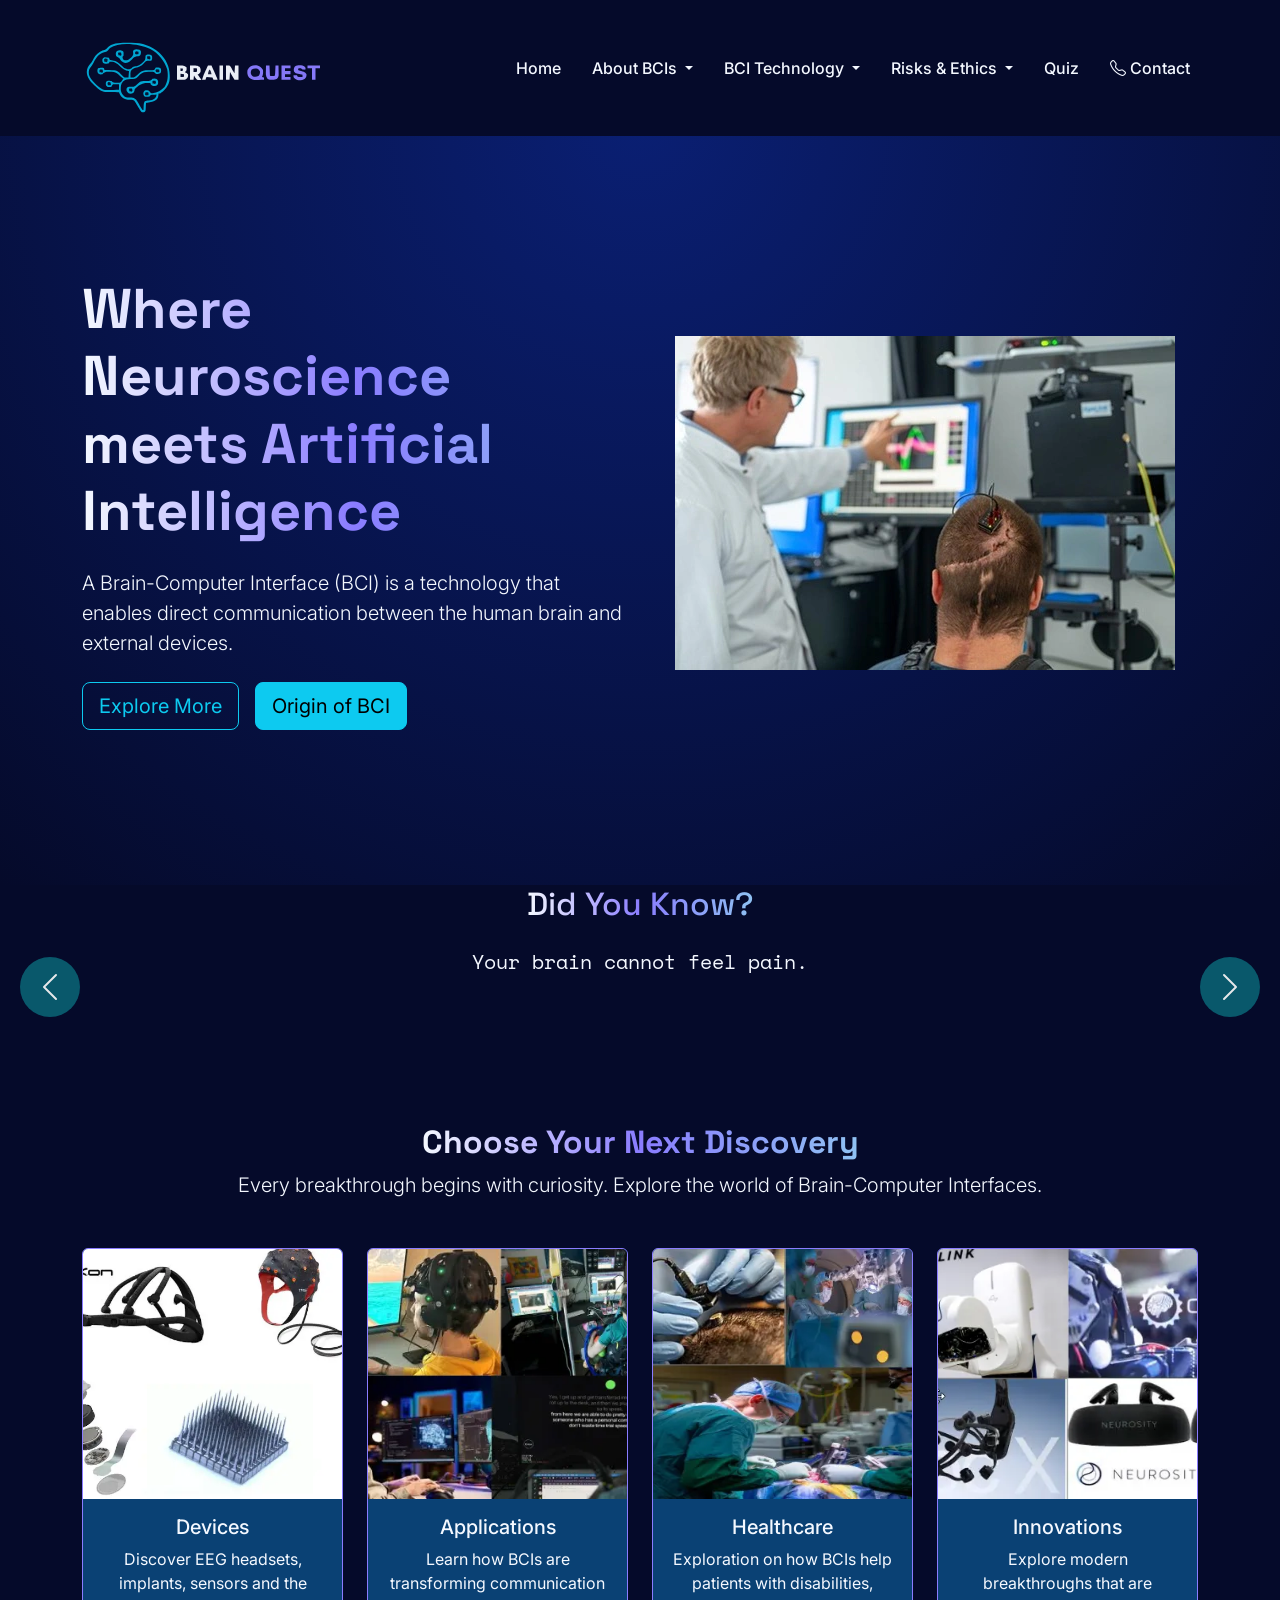
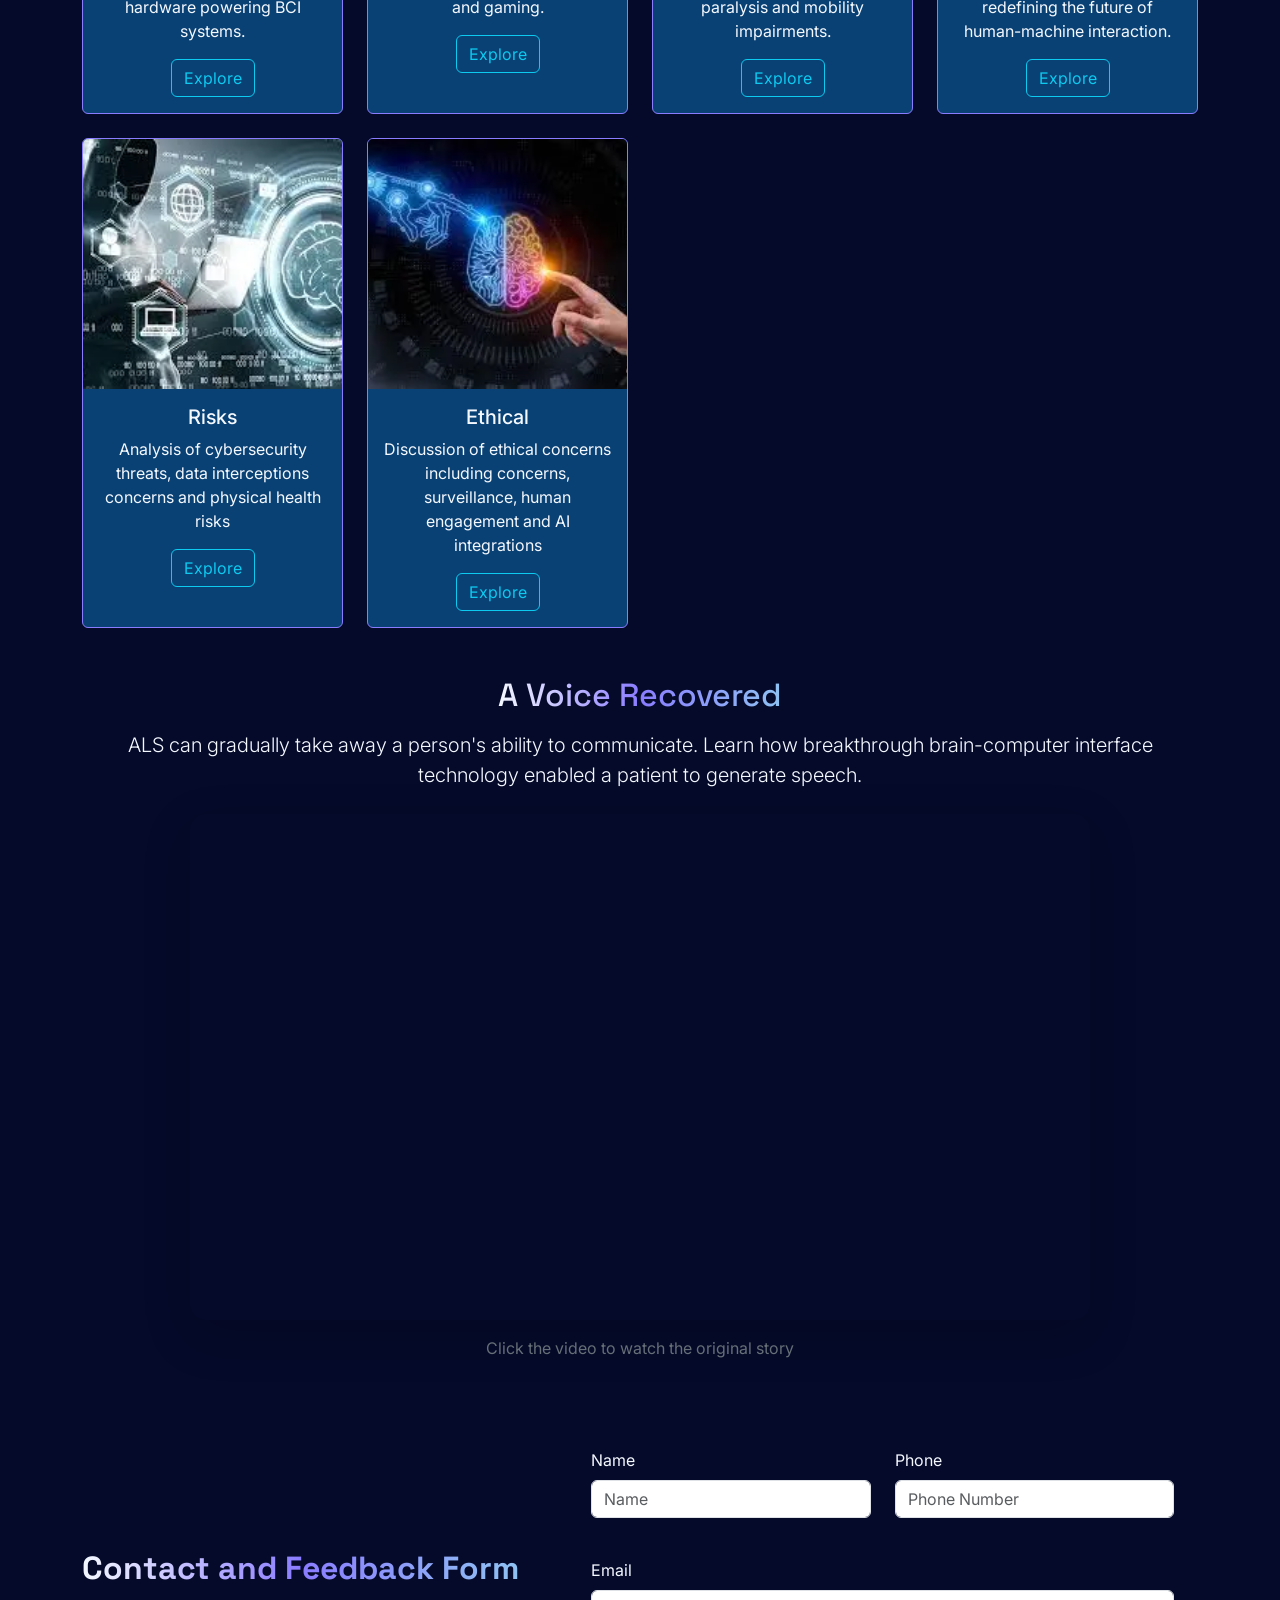
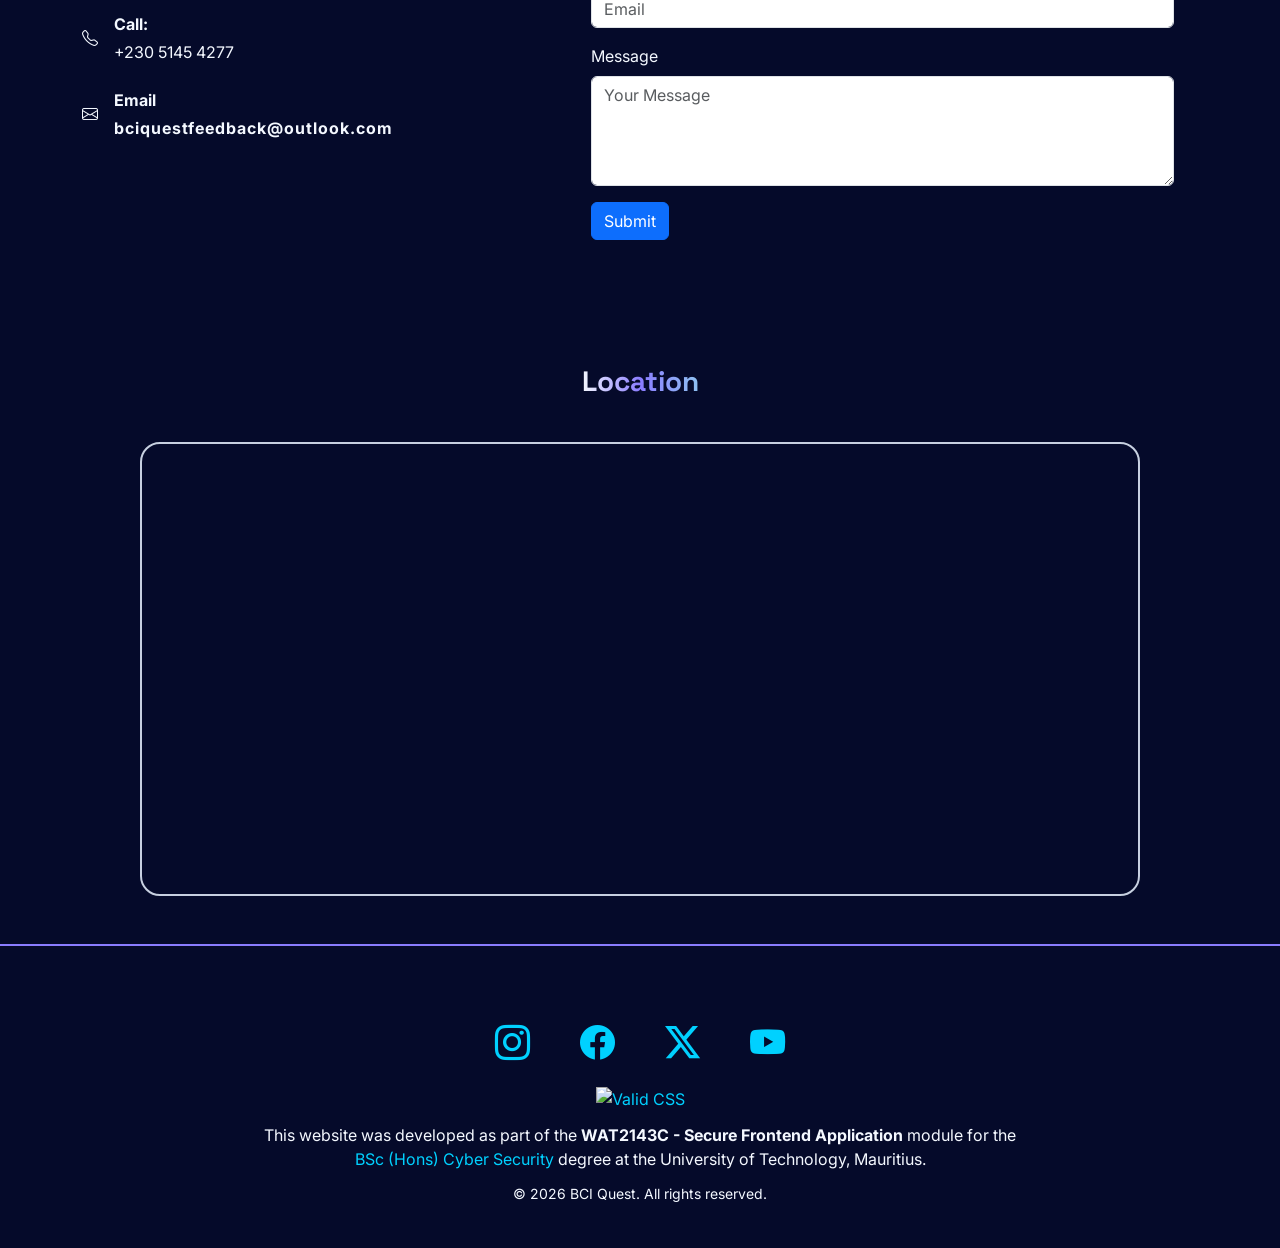
==== commit 510cbc21: "Added Ethics html" ====
--- a/index.html
+++ b/index.html
@@ -627,14 +627,14 @@
         <p>
           This website was developed as part of the
           <strong>WAT2143C - Secure Frontend Application</strong>
-          as part of the
+          module for the <br />
           <a
             href="https://www.utm.ac.mu/courses/bsc-hons-cyber-security/"
             rel="noopener noreferrer"
           >
             BSc (Hons) Cyber Security
           </a>
-          programme at the University of Technology, Mauritius.
+          degree at the University of Technology, Mauritius.
         </p>
 
         <p class="small mb-1">© 2026 BCI Quest. All rights reserved.</p>
--- a/css/style.css
+++ b/css/style.css
@@ -992,3 +992,22 @@
 }
 
 /* Innovations */
+
+/* Ethics */
+.question-card{
+    border:2px solid var(--deep-purple);
+    border-radius:16px;
+}
+
+.question-card .card-header{
+    background:var(--deep-purple);
+    color: var(--ice-white);
+    font-weight:700;
+    border-bottom:none;
+}
+
+.question-card .card-title{
+    color:var(--deep-purple);
+    font-weight:700;
+}
+
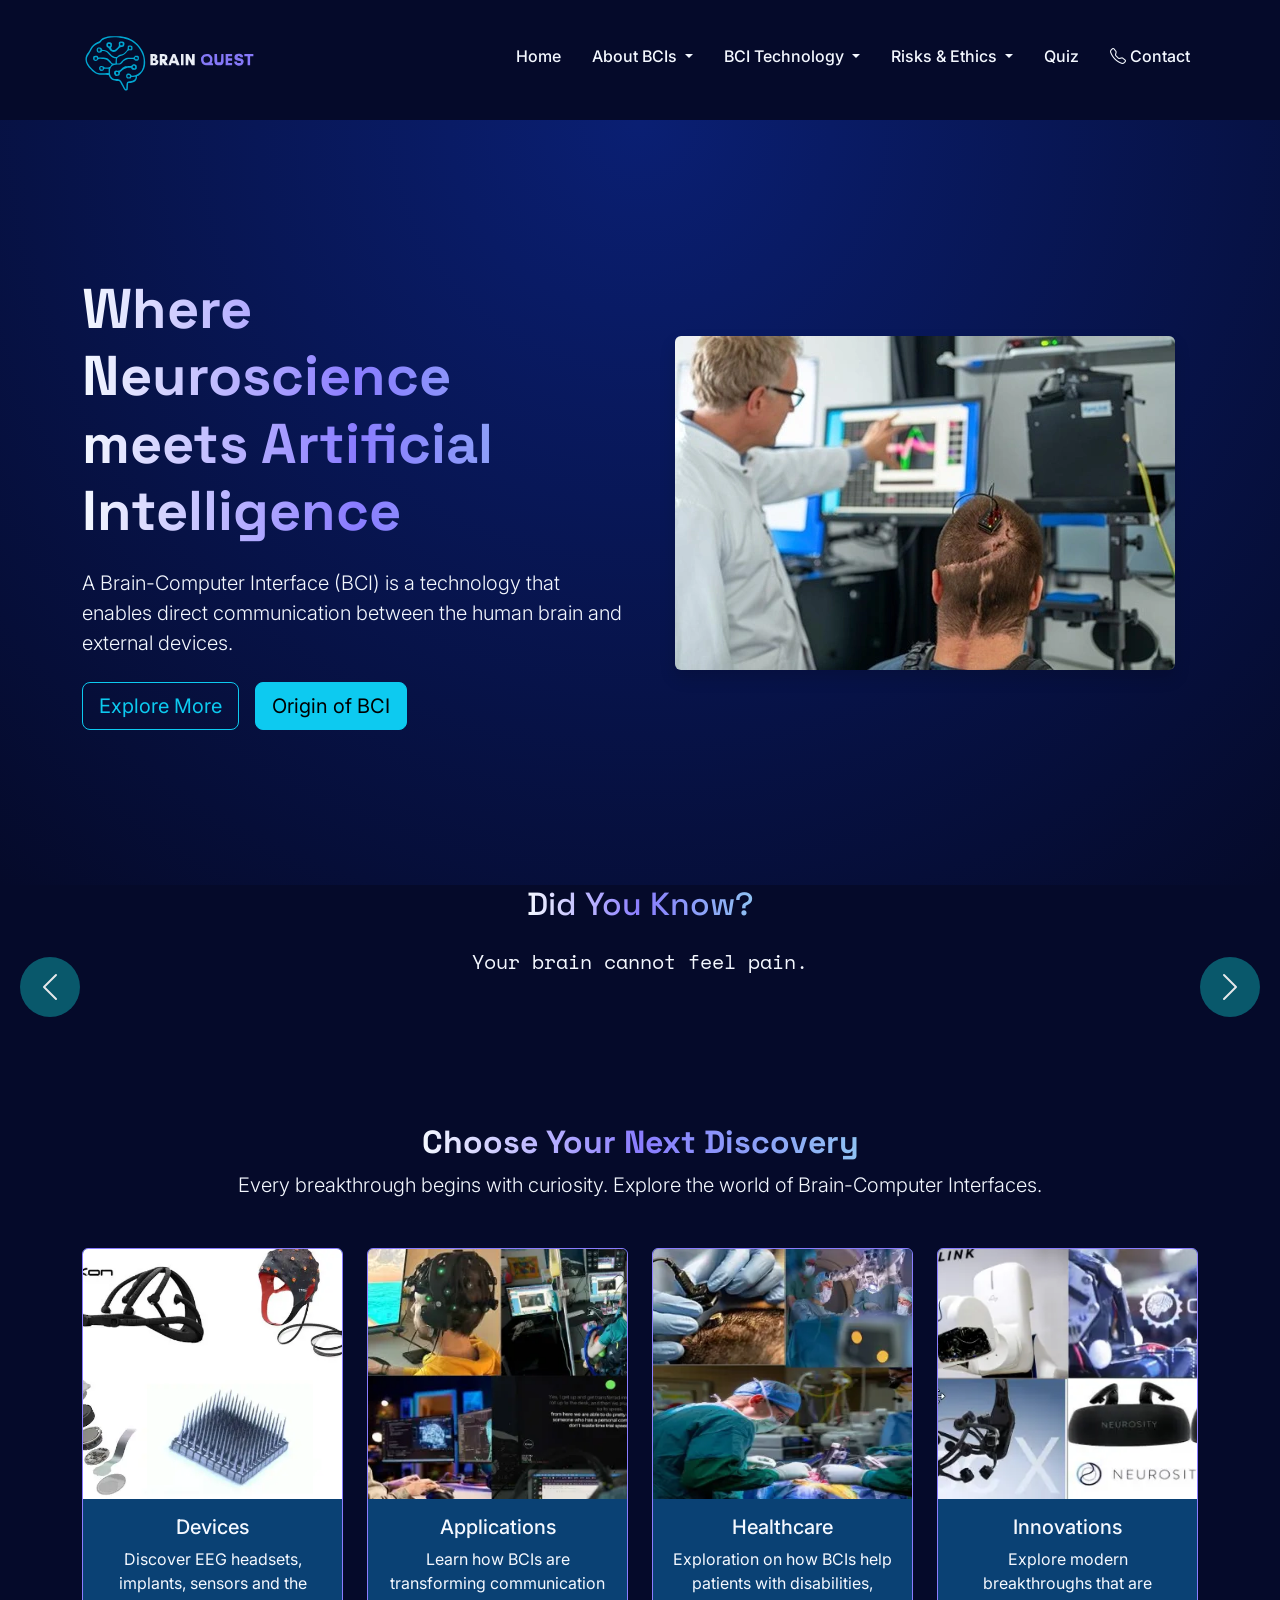
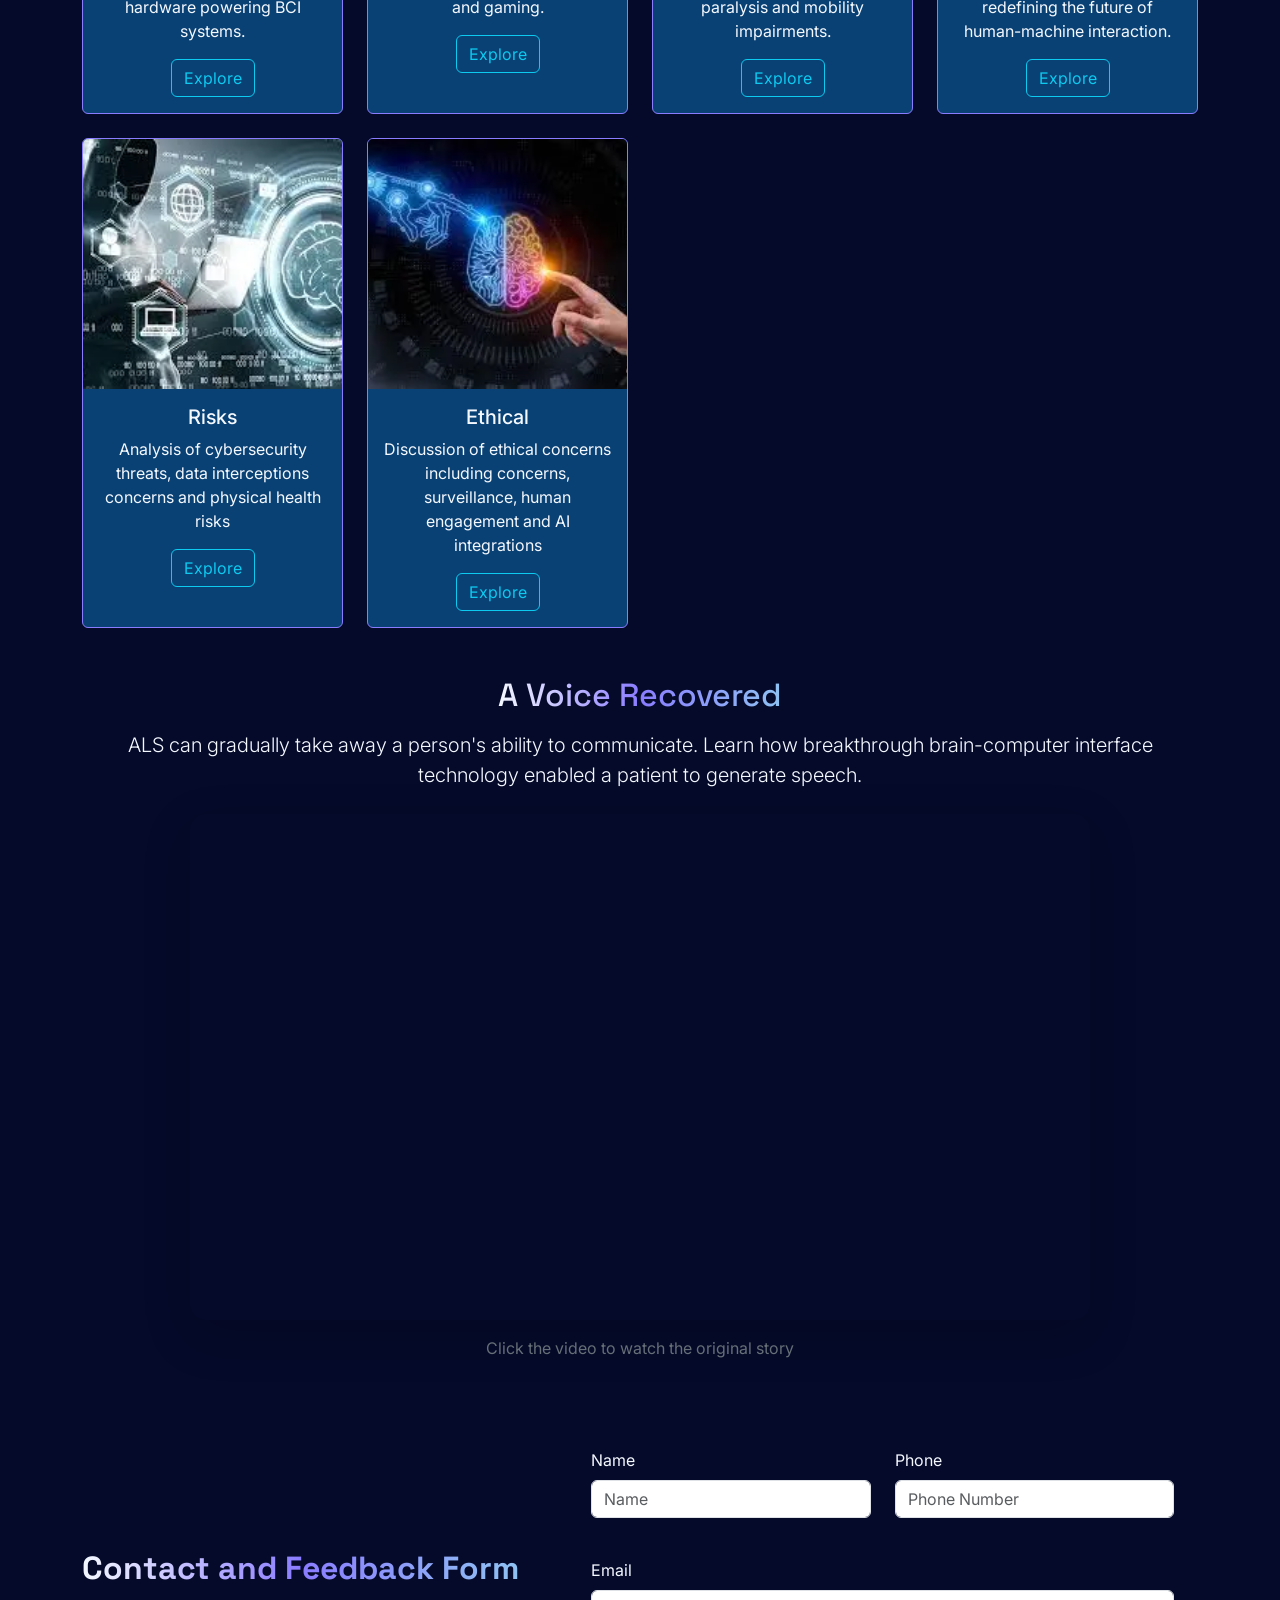
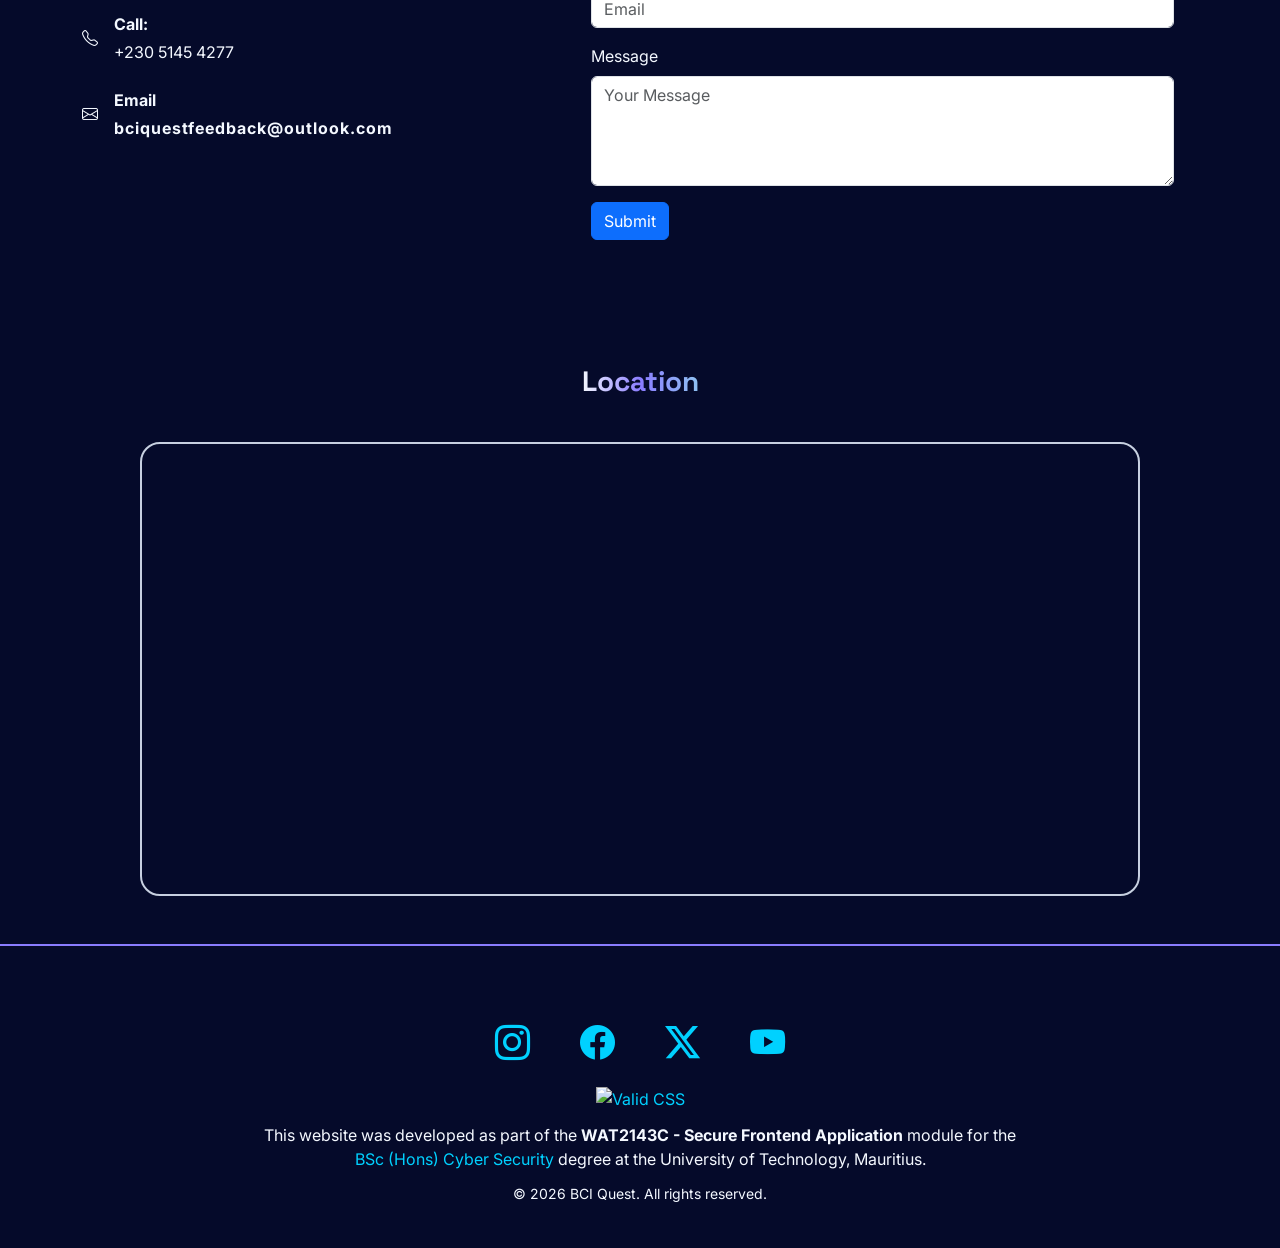
==== commit d413bdc2: "Added media" ====
--- a/index.html
+++ b/index.html
@@ -225,6 +225,7 @@
                 <img
                   src="assets/image/European-BCI-procedure-thumbnail.webp"
                   alt="Researchers complete Europe’s first BCI implantation in quadriplegia patient"
+                  class="img-fluid rounded shadow"
                 />
               </a>
             </div>
--- a/css/style.css
+++ b/css/style.css
@@ -17,6 +17,14 @@
     --font-title: 'Space Grotesk', sans-serif;
 }
 
+* {
+    box-sizing: border-box;
+}
+
+html, body {
+    max-width: 100%;
+    overflow-x: hidden;
+}
 
 body.index{
     background-color: var(--dark-blue);
@@ -54,7 +62,27 @@
     transform: translateY(-2px);
 }
 
-
+@media (max-width: 991px){
+
+    .navbar-nav {
+        gap: 5px;
+    }
+
+}
+
+.navbar-brand img{
+    max-width:180px;
+    height:auto;
+}
+
+
+@media(max-width:768px){
+
+    .navbar-brand img{
+        width:140px;
+    }
+
+}
 /* Dropdown background */
 .dropdown-menu {
     background-color: var(--dark-blue);
@@ -84,7 +112,22 @@
     background: radial-gradient(circle at top, #0A1F73, #050A2A);
 }
 
-
+@media (max-width: 768px){
+
+    .hero-section{
+        padding: 30px 15px;
+        min-height: auto;
+    }
+
+    .hero-section h1{
+        font-size: 2rem;
+    }
+
+    .hero-section p{
+        font-size: 1rem;
+    }
+
+}
 /* Titles */
 .titles {
     background: linear-gradient(90deg, #F4F8FF, #8A7CFF, #8FC2F2);
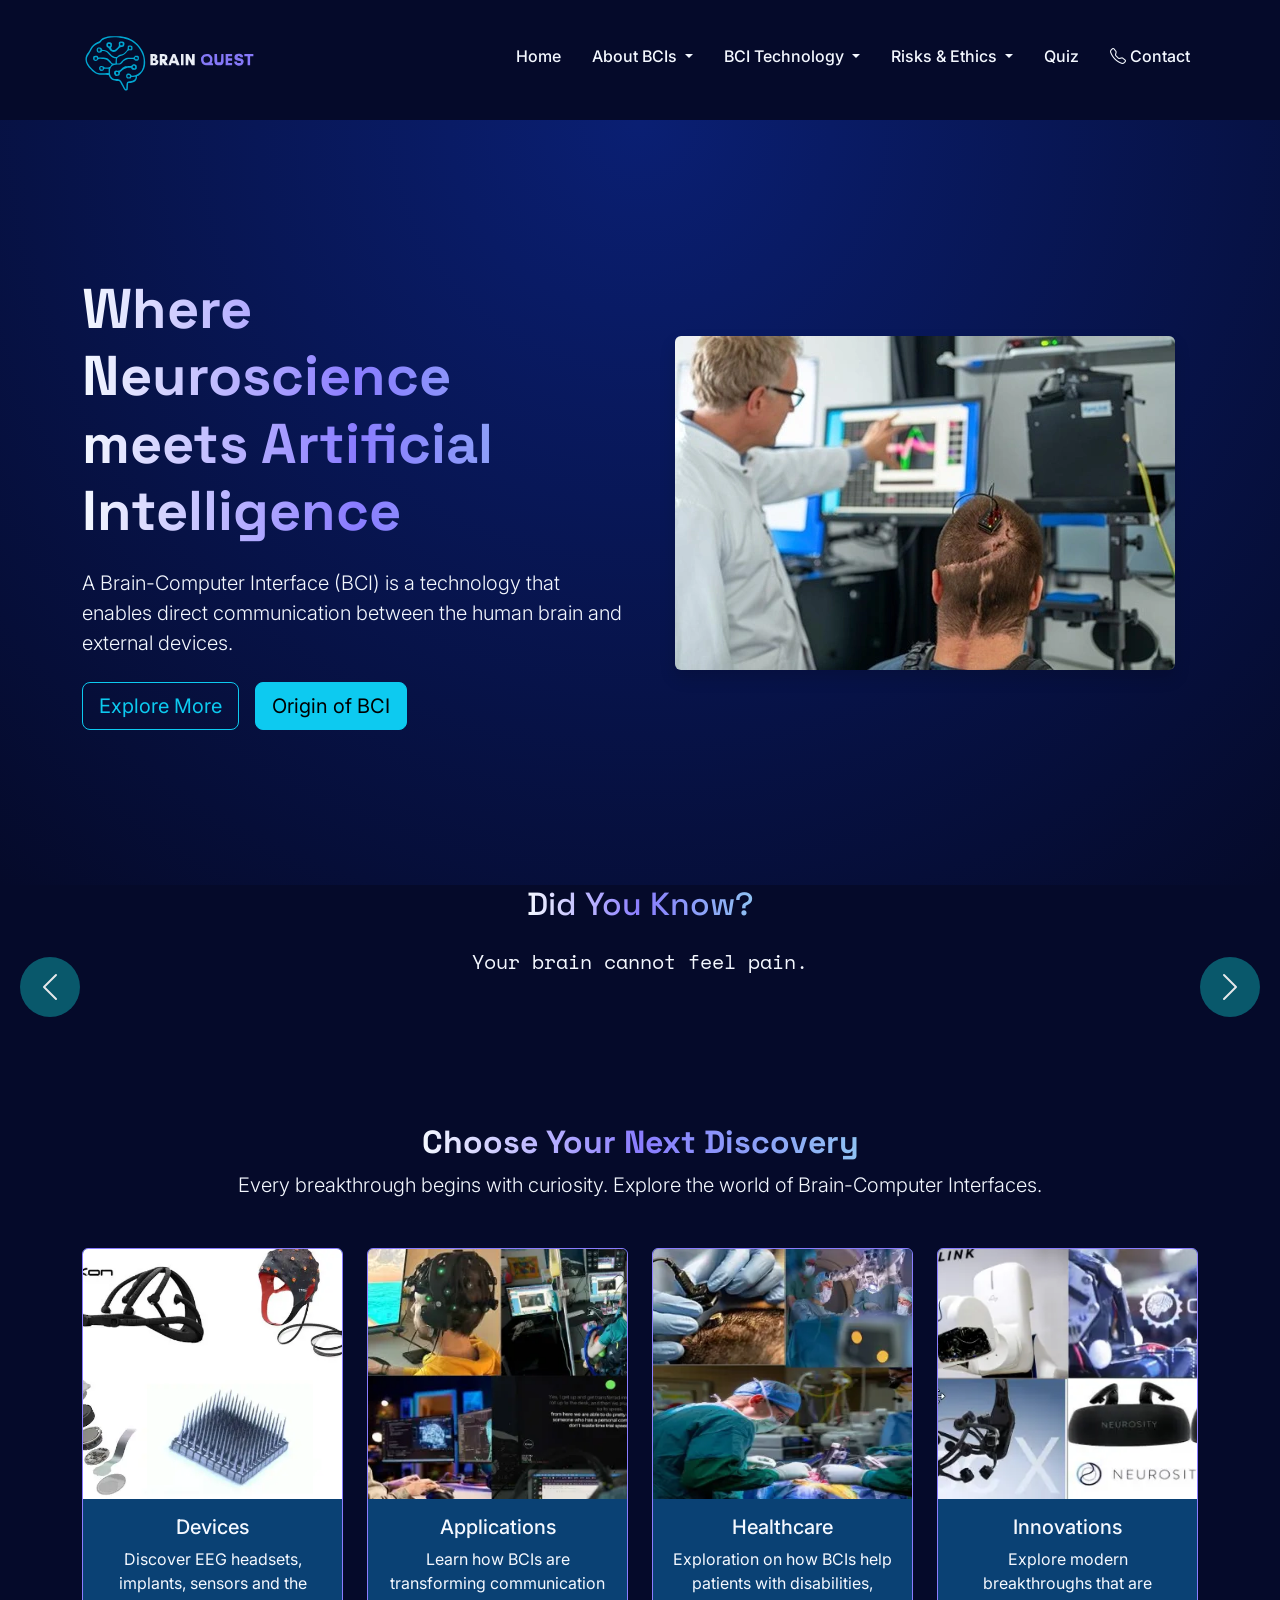
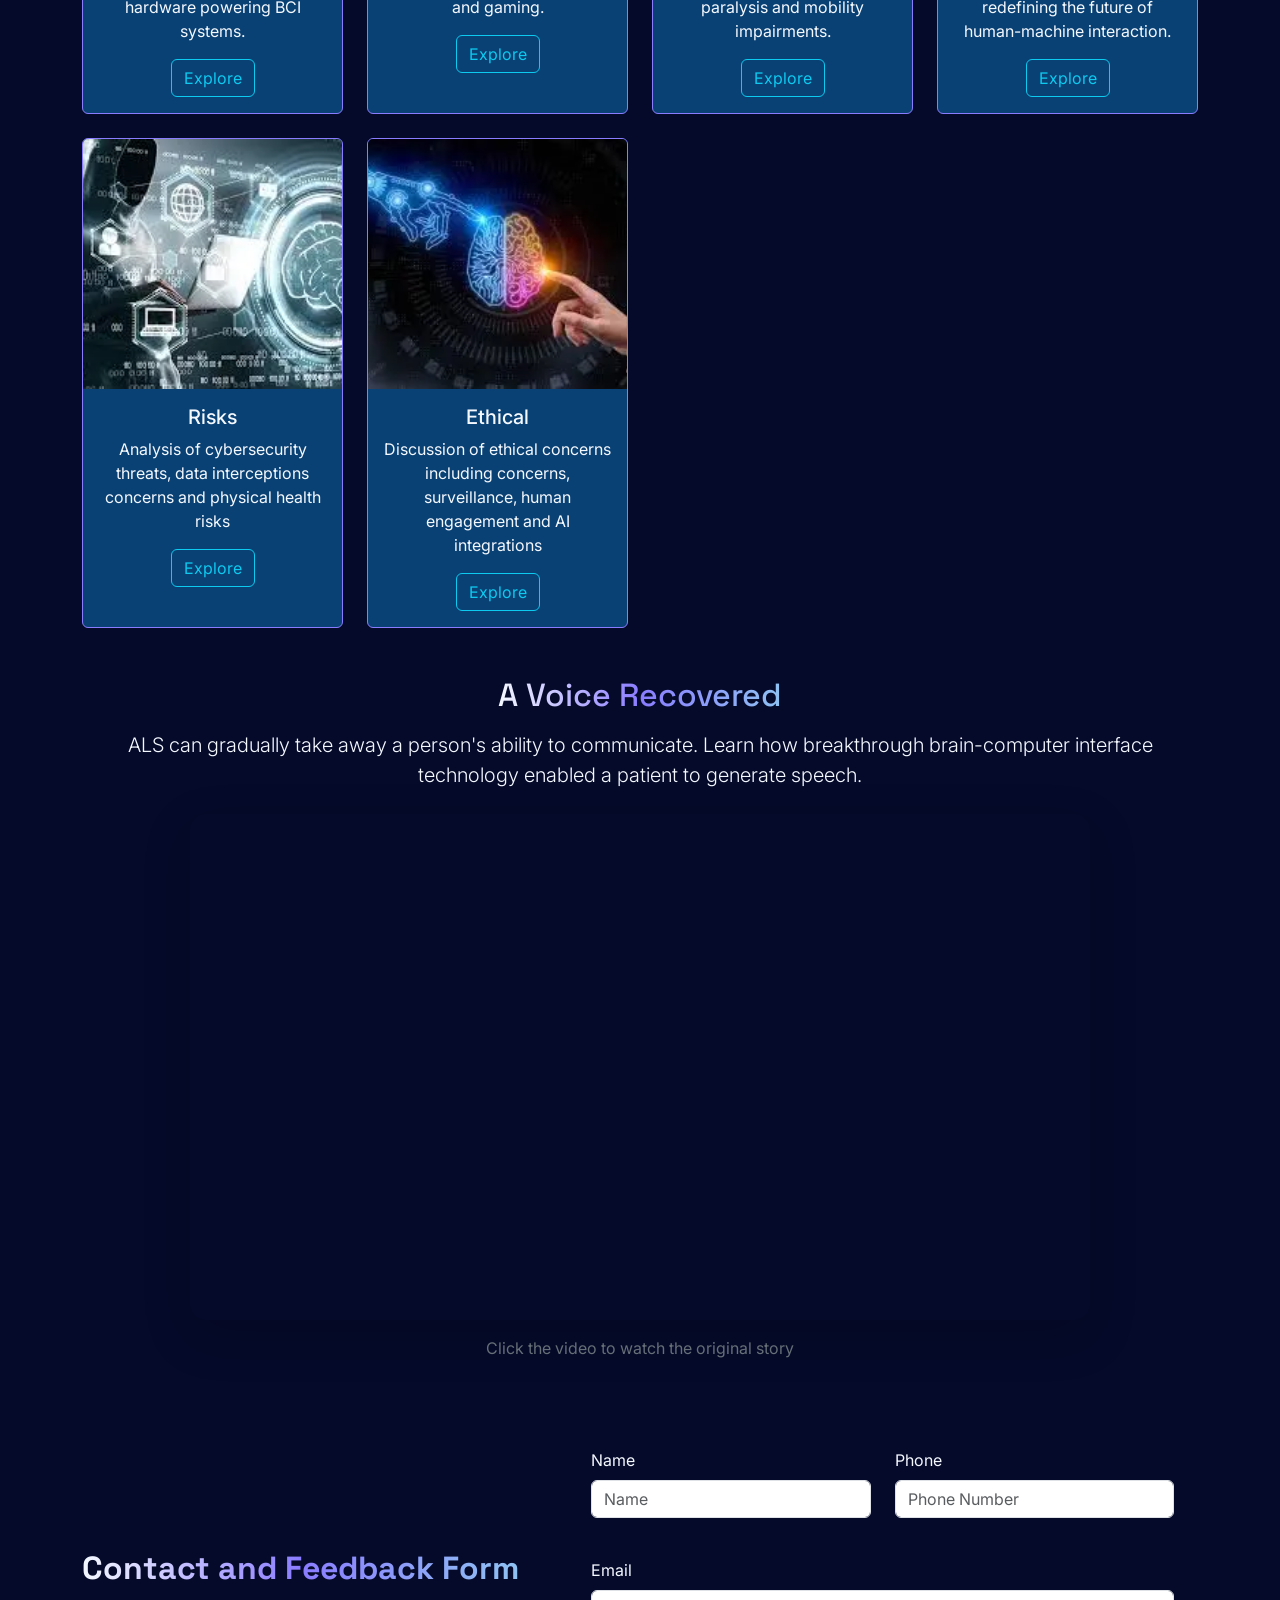
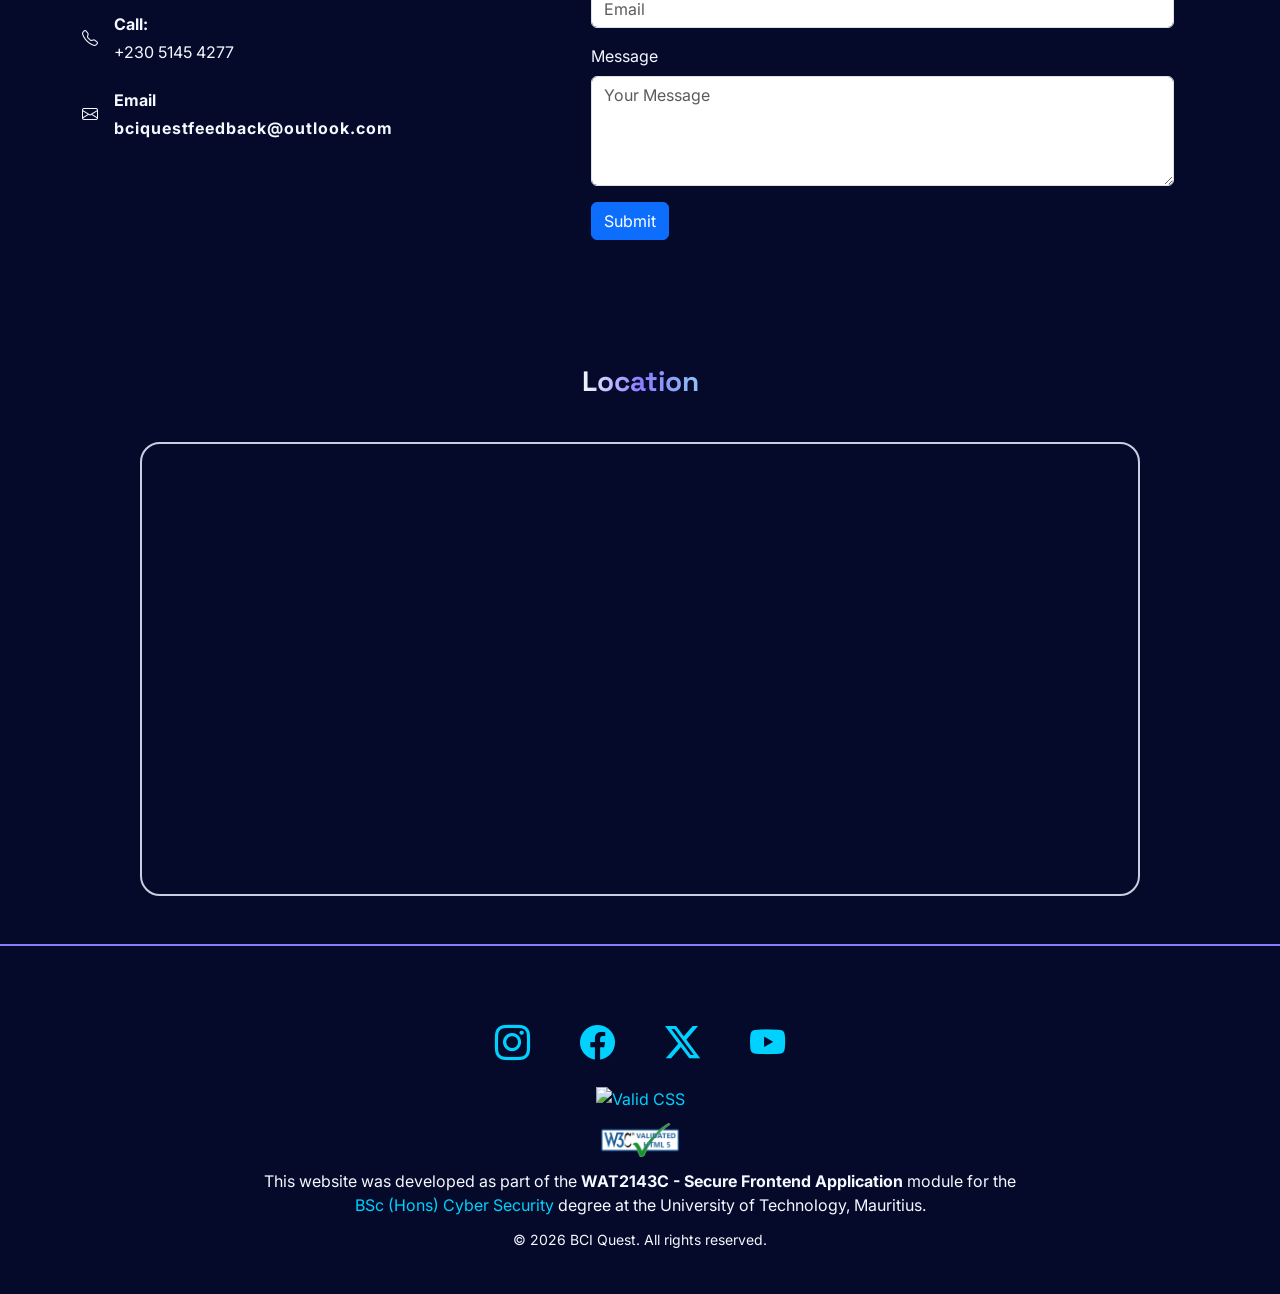
==== commit 471ef386: "Add Html Validator for Index html" ====
--- a/index.html
+++ b/index.html
@@ -26,7 +26,7 @@
     <link rel="stylesheet" href="css/style.css" />
 
     <!-- Favicon -->
-    <link rel="icon" href="/assets/image/favicon.ico" />
+    <link rel="icon" href="assets/image/favicon.ico" />
 
     <!-- Font -->
     <link rel="preconnect" href="https://fonts.googleapis.com" />
@@ -625,6 +625,19 @@
             </a>
           </p>
         </div>
+        <div>
+          <p class="validator">
+            <a
+              href="https://validator.w3.org/nu/?doc=https%3A%2F%2Fyourwebsite.com"
+            >
+              <img
+                src="assets/image/validatorlogo.webp"
+                alt="Valid HTML5"
+                width="80"
+              />
+            </a>
+          </p>
+        </div>
         <p>
           This website was developed as part of the
           <strong>WAT2143C - Secure Frontend Application</strong>
--- a/css/style.css
+++ b/css/style.css
@@ -21,11 +21,14 @@
     box-sizing: border-box;
 }
 
-html, body {
-    max-width: 100%;
+html {
+    scroll-behavior: smooth;
+}
+
+body {
     overflow-x: hidden;
-}
-
+    /* Remove max-width: 100% */
+}
 body.index{
     background-color: var(--dark-blue);
     color: var(--ice-white);
@@ -396,6 +399,7 @@
 
 
 /* Table of Content */
+
 .toc{
     position: sticky;
     top: 180px;
@@ -441,16 +445,6 @@
     transition: all 0.3s ease;
 }
 
-
-/* Hover */
-
-
-.toc-list a:hover{
-    background-color: var(--deep-teal);
-    color:#C7D0E0;
-    transform: translateX(6px);
-    text-decoration: none;
-}
 
 
 /* Table */
@@ -576,87 +570,28 @@
     text-decoration: underline;
 }
 
+/* Introduction html transcript for audio */
+.transcript-box {
+  background-color: #f4f8ff;
+  border: 1px solid #b8d9f5;
+  border-radius: 12px;
+  padding: 15px;
+}
+
+.transcript-box summary {
+  cursor: pointer;
+  font-weight: bold;
+  color: #0a6173;
+  font-size: 1.1rem;
+}
+
+.transcript-content {
+  margin-top: 15px;
+  line-height: 1.7;
+  text-align: justify;
+}
 /* Flip card */
 
-
-.flip-card{
-
-    background:none;
-    border:none;
-    width:100%;
-    height:500px;
-    perspective:1200px;
-    cursor:pointer;
-}
-
-.flip-card-inner{
-
-    position:relative;
-    width:100%;
-    height:100%;
-    transition:transform .8s;
-    transform-style:preserve-3d;
-}
-
-.flip-card.flipped .flip-card-inner{
-    transform:rotateY(180deg);
-}
-
-.flip-card-front,
-.flip-card-back{
-
-    position:absolute;
-    inset:0;
-    border-radius:25px;
-    backface-visibility:hidden;
-    padding:2rem;
-    display:flex;
-    flex-direction:column;
-    justify-content:center;
-    align-items:center;
-    text-align:center;
-    box-shadow:0 10px 30px rgba(0,0,0,.15);
-}
-
-.flip-card-front{
-
-    background:var(--ice-white);
-    color:var(--dark-blue);
-    border-top:6px solid var(--deep-purple);
-}
-
-.flip-card-front i{
-    font-size:4rem;
-    color:var(--deep-teal);
-}
-
-.flip-card-front:hover{
-    transform:translateY(-8px);
-}
-
-.flip-card-back{
-    background:linear-gradient(
-        135deg,
-        var(--deep-teal),
-        var(--steel-blue)
-    );
-
-    color:white;
-    transform:rotateY(180deg);
-}
-
-.learn-more{
-
-    margin-top:1.5rem;
-    font-size:.95rem;
-    color:var(--deep-purple);
-    font-weight:600;
-}
-
-.flip-card:focus-visible{
-    outline:4px solid var(--deep-purple);
-    border-radius:25px;
-}
 
 /* References */
 .references {
@@ -1054,3 +989,25 @@
     font-weight:700;
 }
 
+/* Table responsive */
+.table-responsive {
+  overflow-x: auto;
+  -webkit-overflow-scrolling: touch;
+}
+
+table {
+  min-width: 650px;
+}
+
+@media (max-width: 576px) {
+  .table {
+    font-size: 0.85rem;
+  }
+
+  .table th,
+  .table td {
+    padding: 0.5rem;
+    white-space: nowrap;
+  }
+}
+
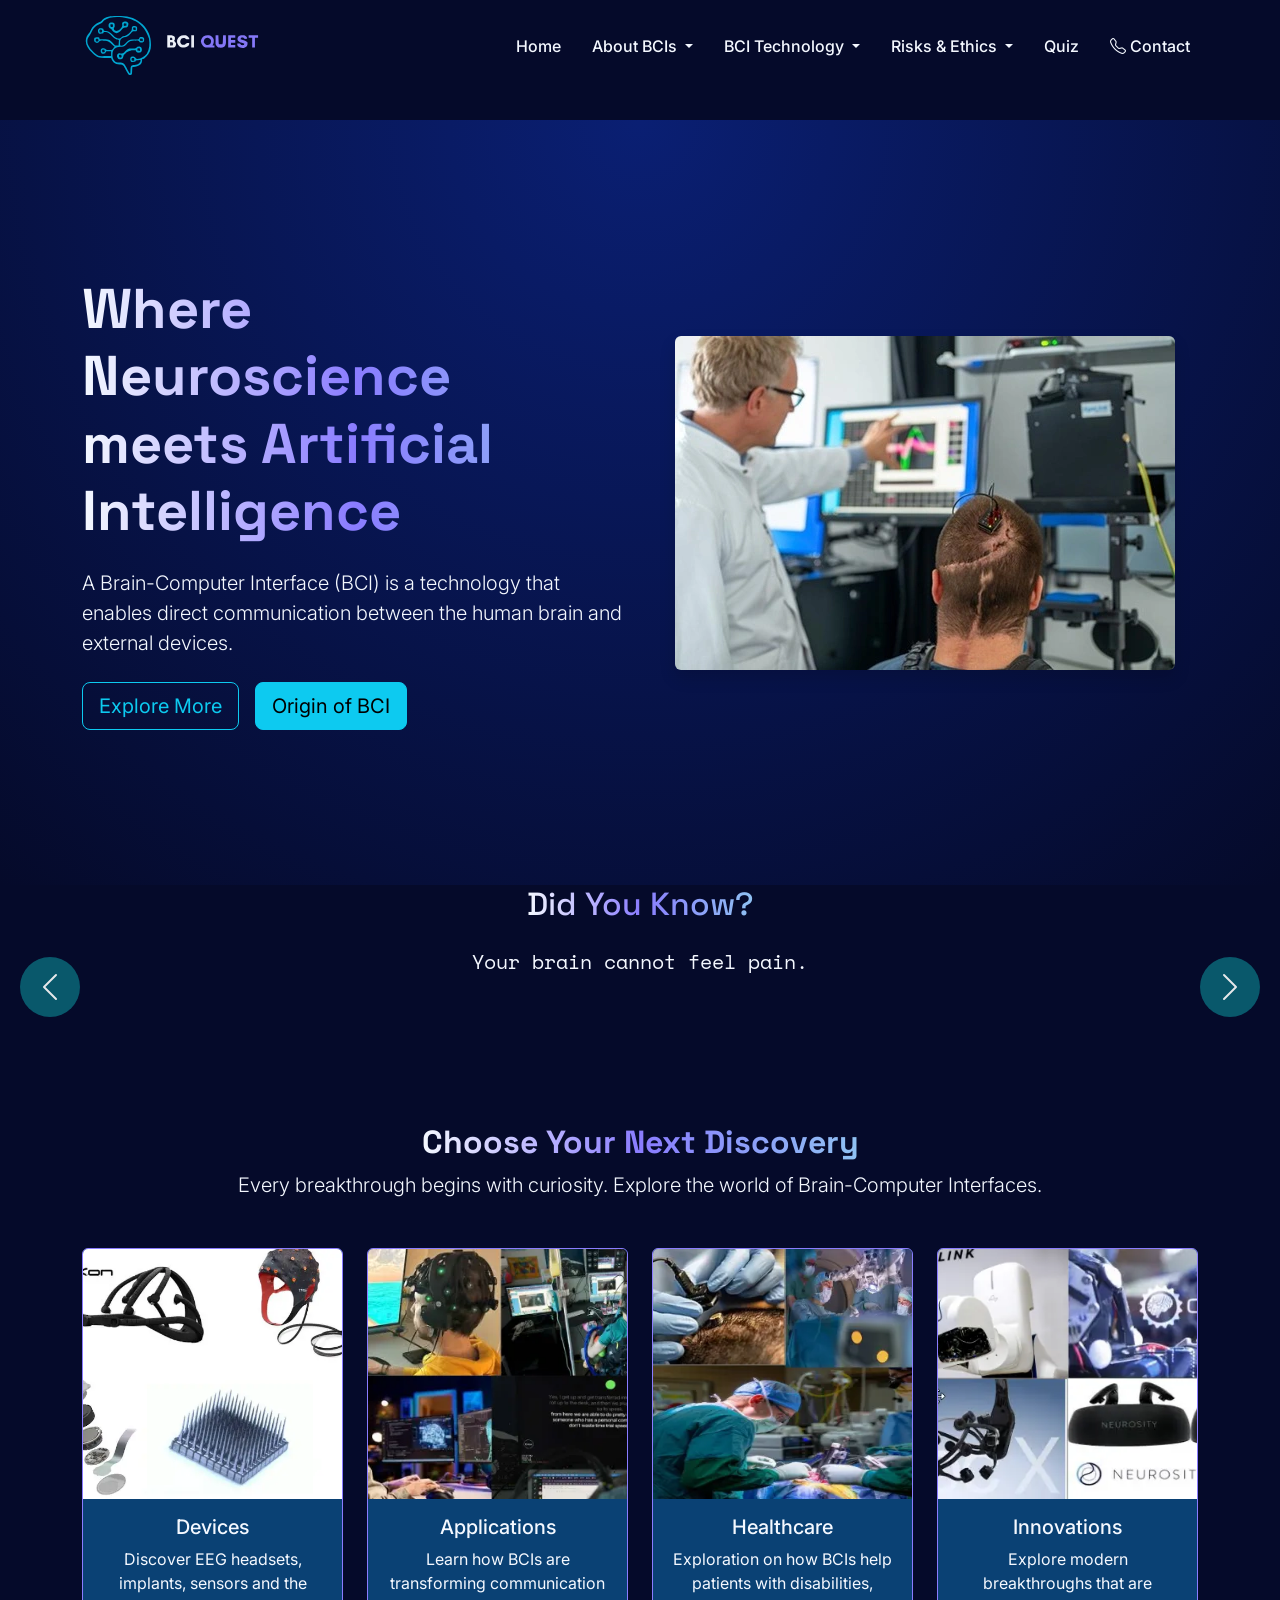
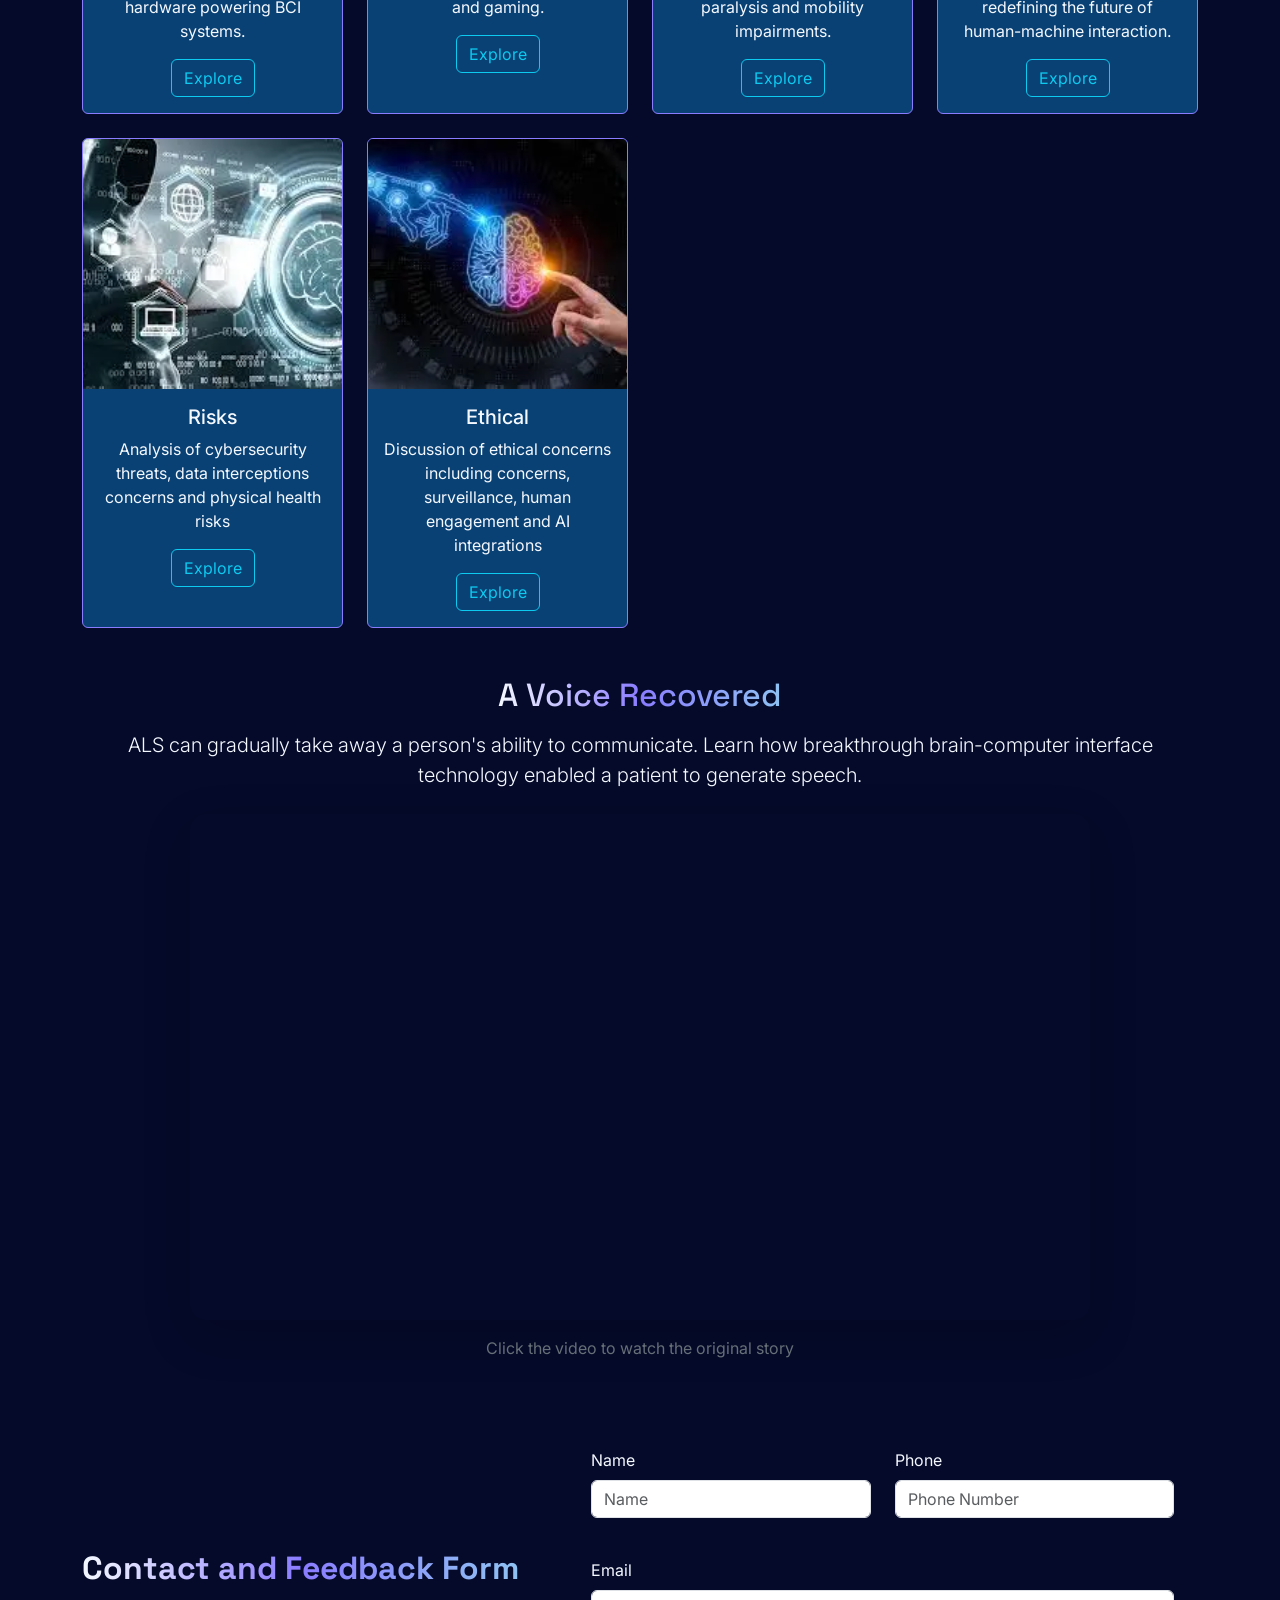
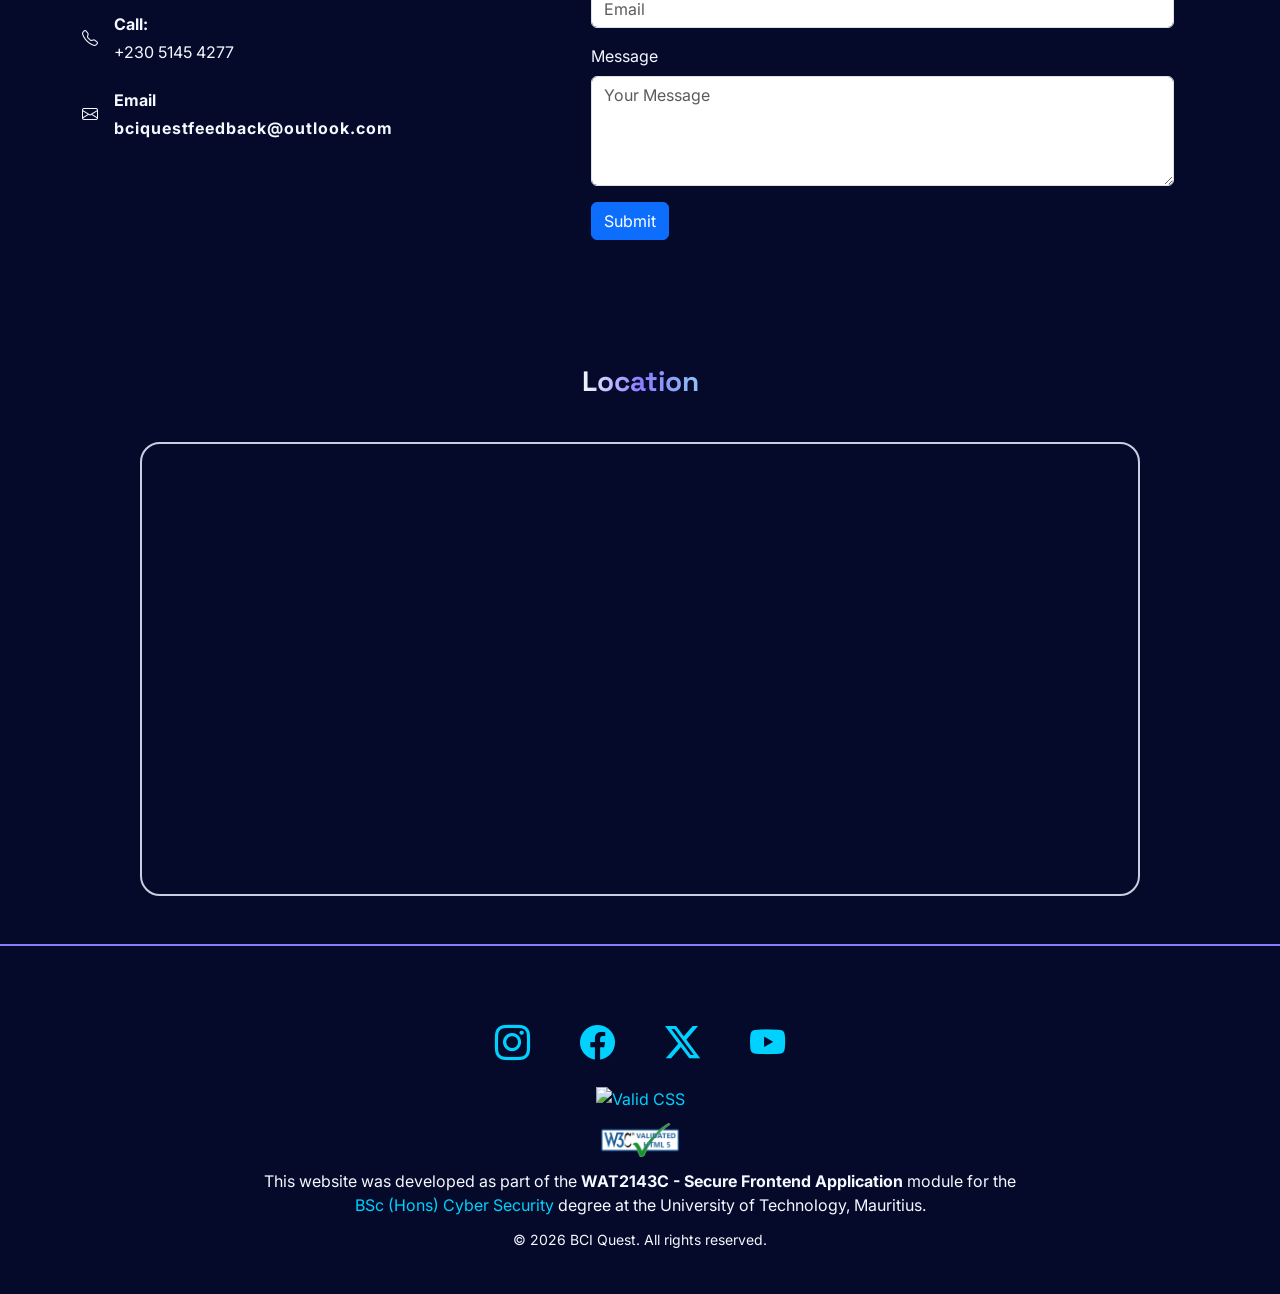
==== commit 3acf777e: "Change logo" ====
--- a/index.html
+++ b/index.html
@@ -70,8 +70,7 @@
             <img
               src="assets/image/logo.svg"
               alt="BCI Quest Logo"
-              width="250"
-              height="110"
+              class="logo"
             />
           </a>
 
--- a/css/style.css
+++ b/css/style.css
@@ -86,6 +86,8 @@
     }
 
 }
+
+
 /* Dropdown background */
 .dropdown-menu {
     background-color: var(--dark-blue);
